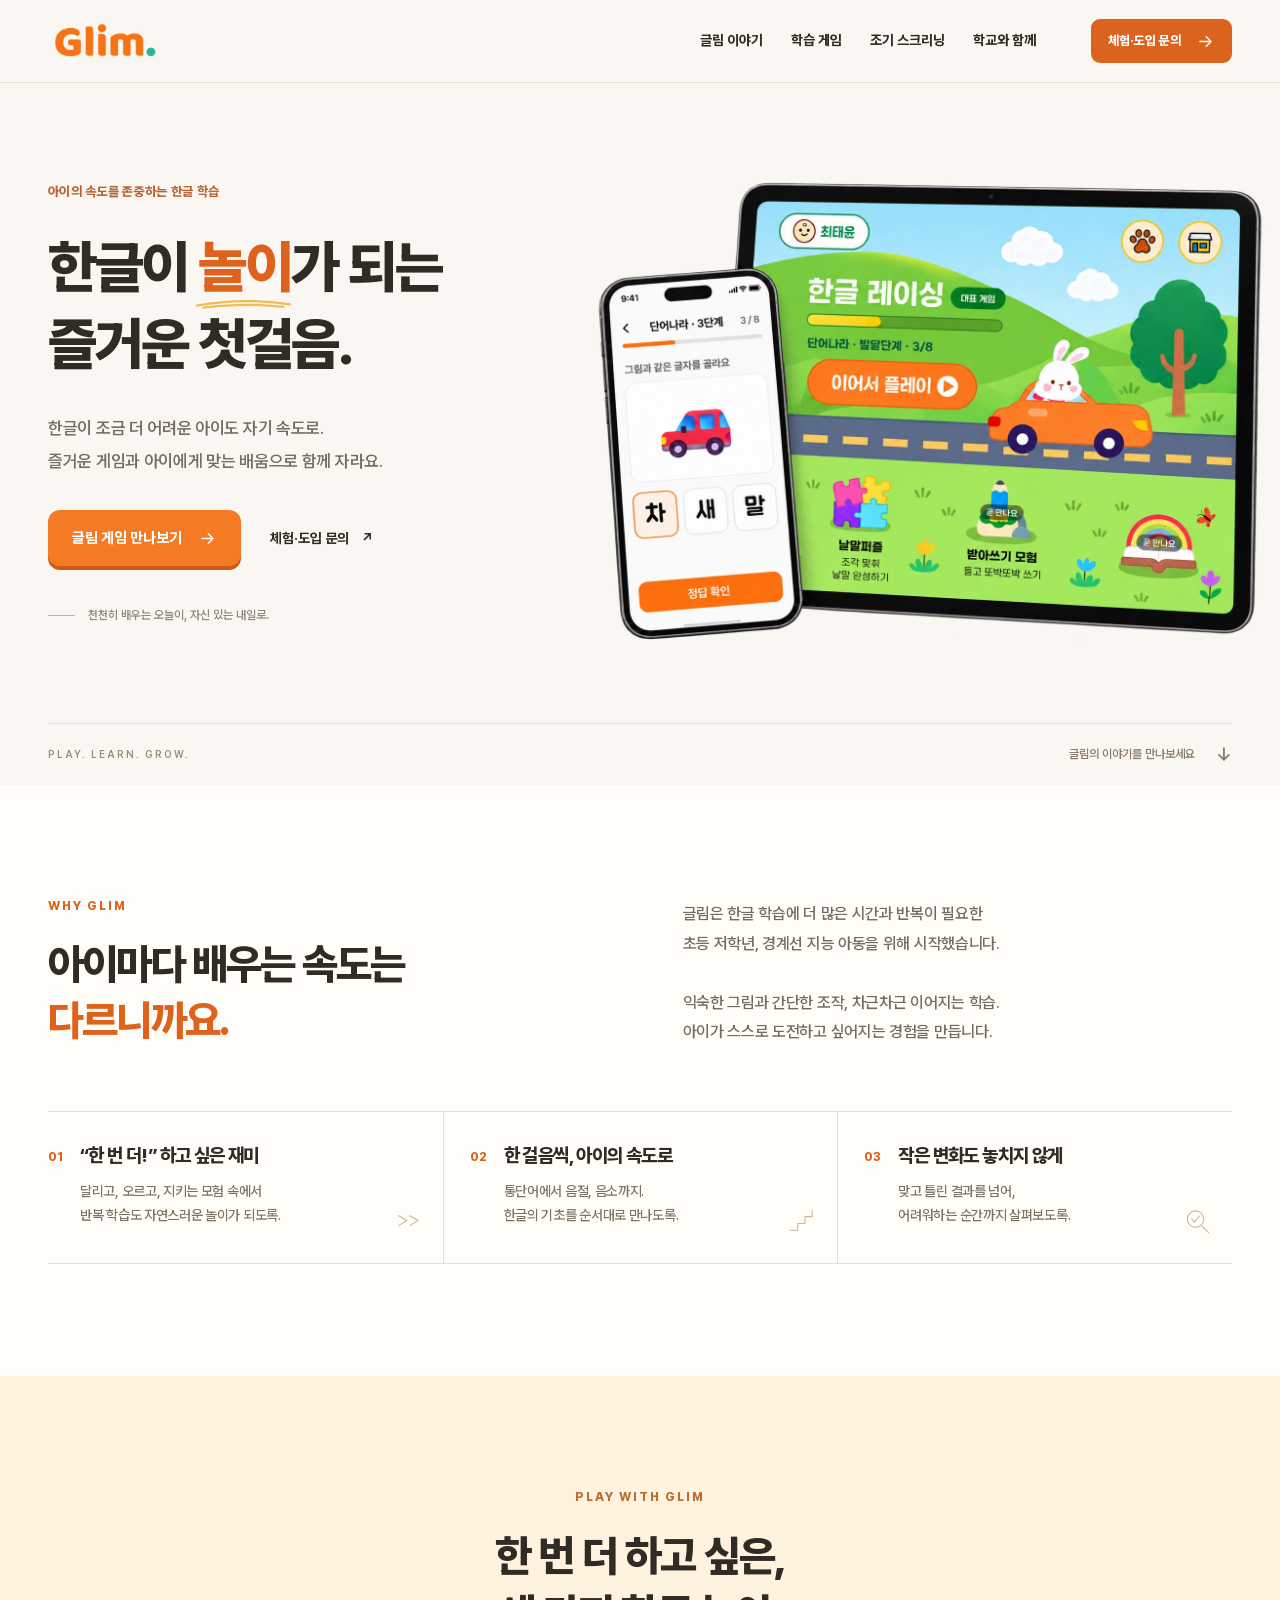
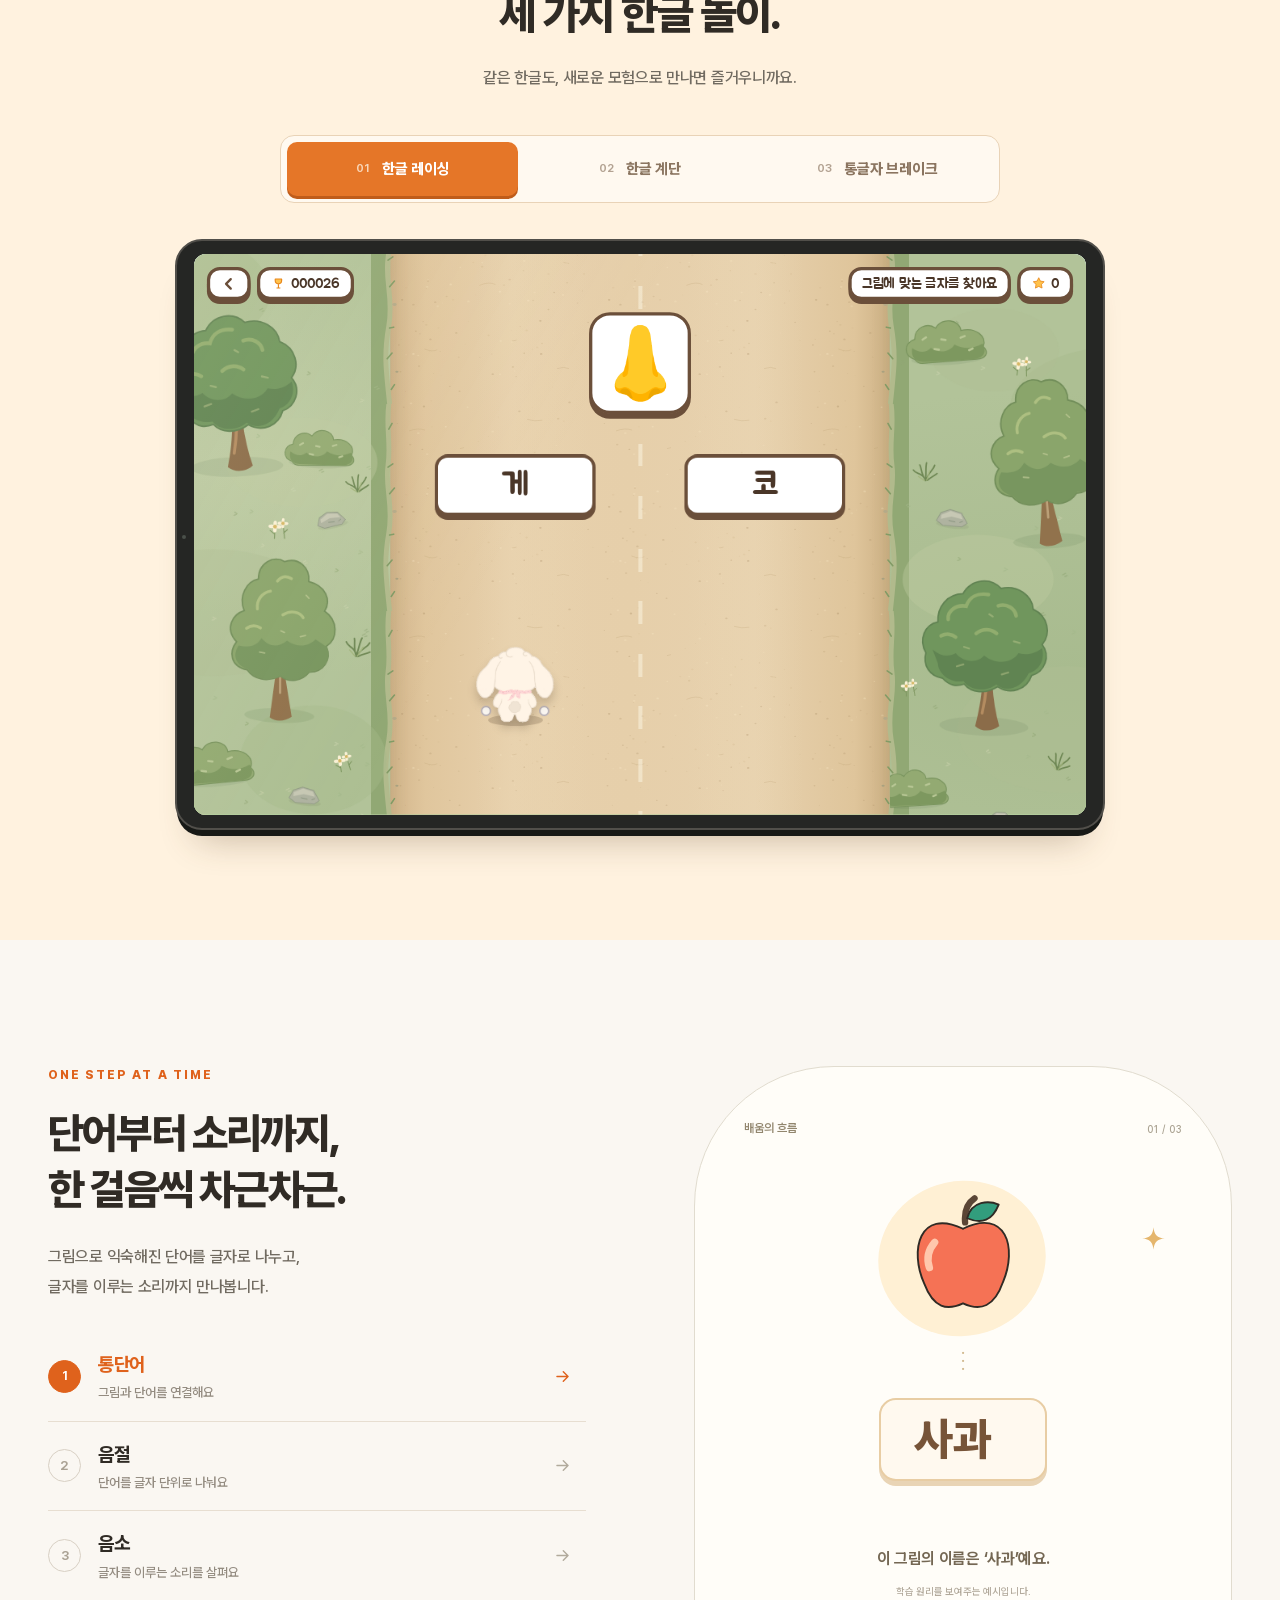
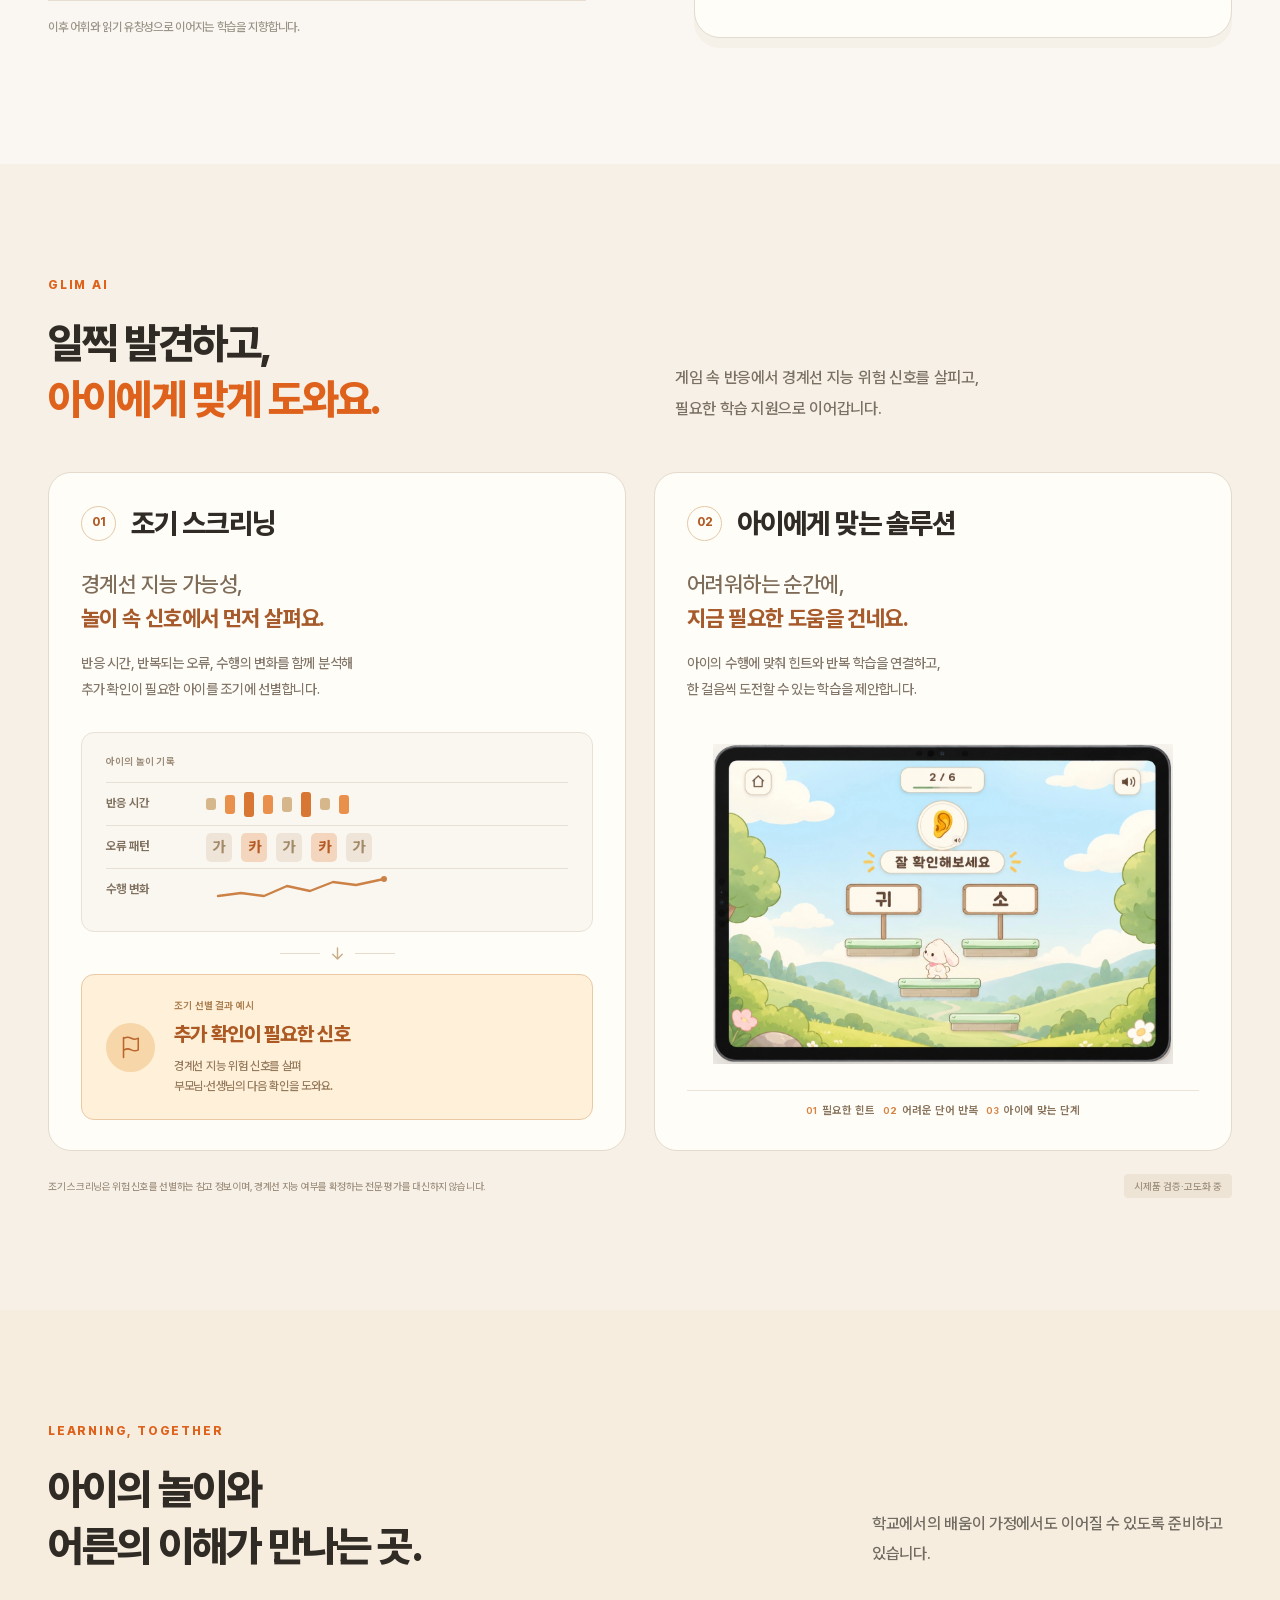
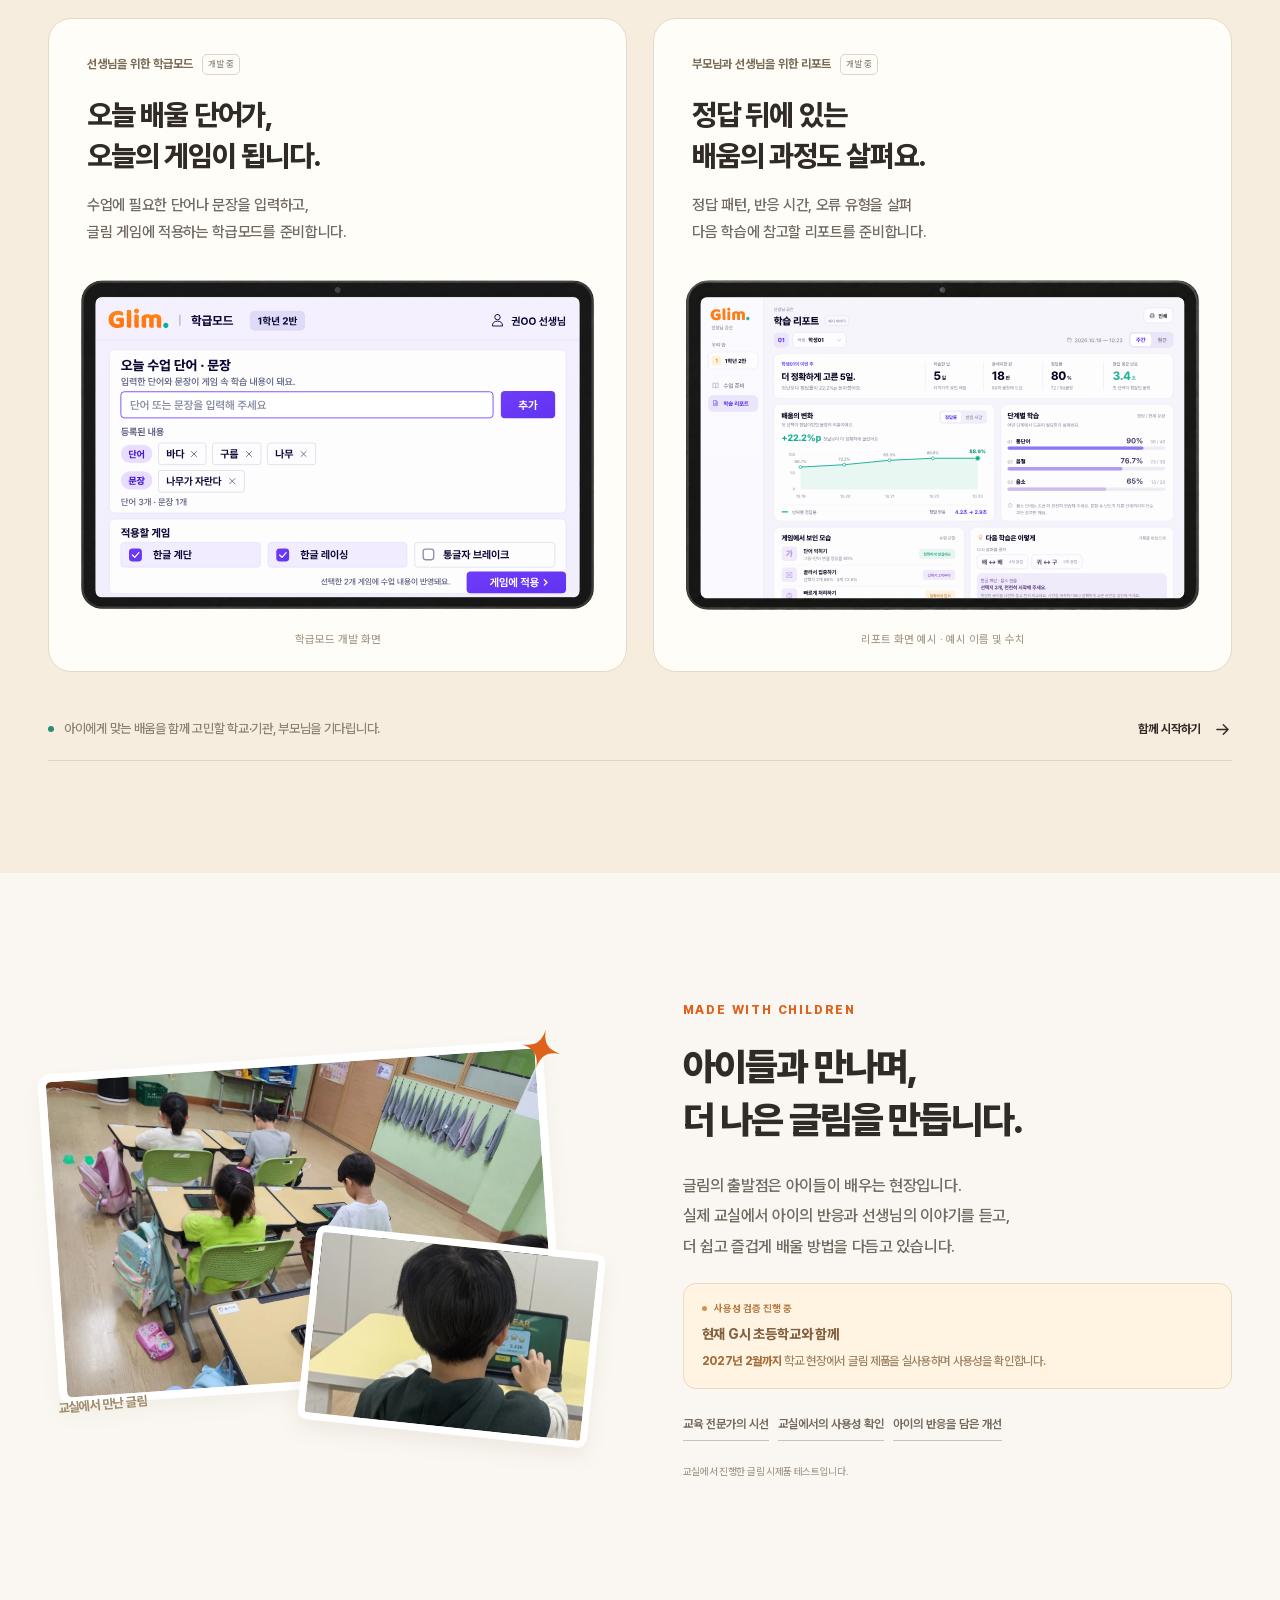
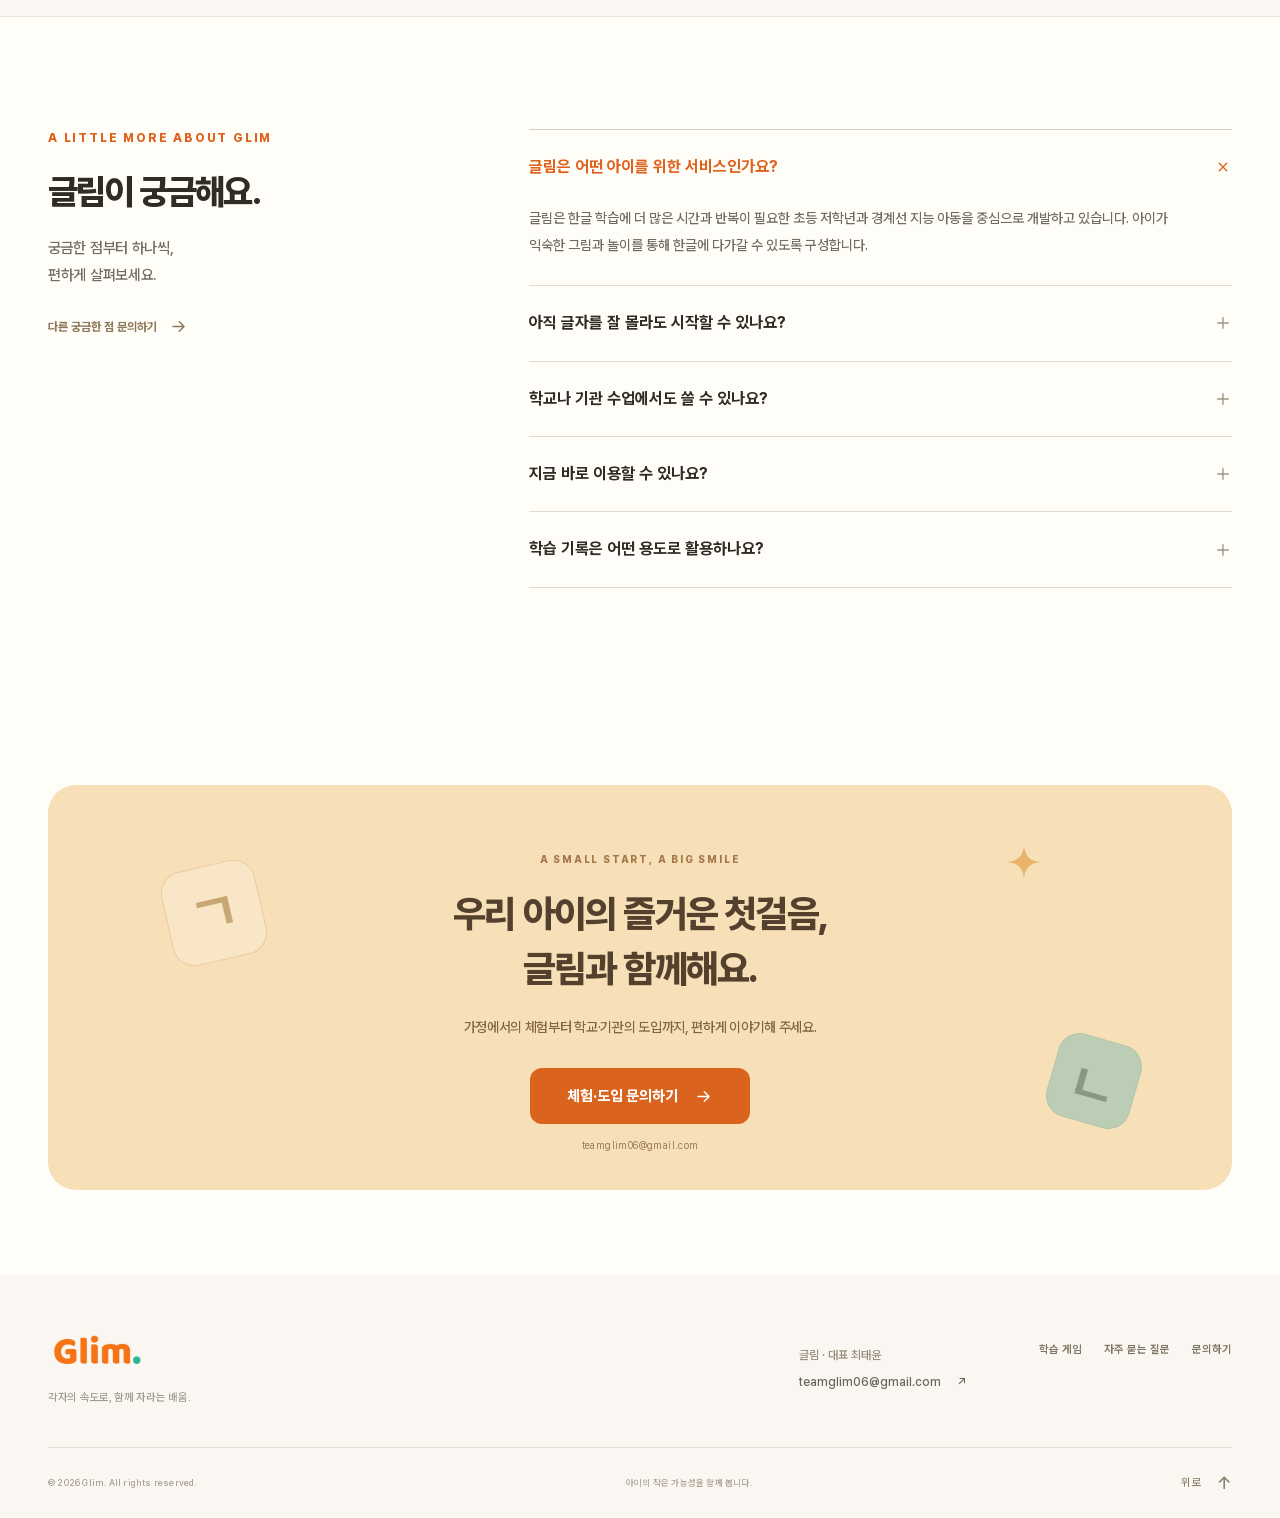
==== index.html @ de3f197b "glimedu.com 홈페이지 (통글자 브레이크 법사토끼 미리보기 적용) Co-Authored-By: Claude Fable 5.1 <noreply@anthropic.com> Cl" ====
<!doctype html>
<html lang="ko">
<head>
  <meta charset="utf-8">
  <meta name="viewport" content="width=device-width, initial-scale=1">
  <meta name="theme-color" content="#faf7f2">
  <title>글림 Glim. | 한글이 놀이가 되는 즐거운 첫걸음</title>
  <meta name="description" content="천천히 배우는 아이도 자기 속도로. 글림은 한글 레이싱, 한글 계단, 통글자 브레이크로 한글을 만나는 학습 경험을 만듭니다. 학교·기관 및 가정의 체험·도입을 문의해 주세요.">
  <meta property="og:type" content="website">
  <meta property="og:locale" content="ko_KR">
  <meta property="og:title" content="글림 | 한글이 놀이가 되는 즐거운 첫걸음">
  <meta property="og:description" content="천천히 배우는 아이도 자기 속도로. 놀이로 만나는 한글, 글림.">
  <meta property="og:url" content="https://glimedu.com/">
  <meta property="og:image" content="https://glimedu.com/assets/glim-devices-transparent.webp">
  <link rel="canonical" href="https://glimedu.com/">
  <link rel="icon" href="assets/favicon.svg" type="image/svg+xml">
  <link rel="preload" href="assets/pretendard-variable.woff2" as="font" type="font/woff2" crossorigin>
  <link rel="preload" href="assets/glim-devices-transparent.webp" as="image">
  <link rel="stylesheet" href="styles.css">
  <link rel="stylesheet" href="brand-playful.css">
  <script src="app.js" defer></script>
  <script src="game-preview.js" defer></script>
</head>
<body>
  <a class="skip-link" href="#main">본문 바로가기</a>
  <svg class="svg-defs" xmlns="http://www.w3.org/2000/svg" aria-hidden="true"><defs>
    <symbol id="icon-arrow" viewBox="0 0 24 24"><path d="M5 12h14m-6-6 6 6-6 6"/></symbol>
    <symbol id="icon-plus" viewBox="0 0 24 24"><path d="M12 5v14M5 12h14"/></symbol>
    <symbol id="icon-check" viewBox="0 0 24 24"><path d="m5 12 4 4L19 6"/></symbol>
    <symbol id="icon-mail" viewBox="0 0 24 24"><rect x="3" y="5" width="18" height="14" rx="3"/><path d="m4 7 8 6 8-6"/></symbol>
    <symbol id="icon-close" viewBox="0 0 24 24"><path d="m6 6 12 12M18 6 6 18"/></symbol>
    <symbol id="icon-expand" viewBox="0 0 24 24"><path d="M8 4H4v4m12-4h4v4M4 16v4h4m12-4v4h-4"/></symbol>
    <symbol id="icon-spark" viewBox="0 0 40 40"><path d="M20 2c1 12 6 17 18 18-12 1-17 6-18 18C19 26 14 21 2 20 14 19 19 14 20 2Z" fill="currentColor" stroke="none"/></symbol>
    <symbol id="icon-apple" viewBox="0 0 120 120"><path d="M62 29c-1-11 3-19 9-23" fill="none" stroke="#5b4636" stroke-width="6" stroke-linecap="round"/><path d="M64 25C68 8 85 8 94 12 88 27 78 31 64 25" fill="#329d7d"/><path d="M60 35C18 15 9 56 23 87c9 24 22 26 37 19 17 8 30 3 38-20 14-33 3-71-38-51" fill="#f57255"/><path d="M33 48c-6 7-8 15-5 24" fill="none" stroke="#ffc7ac" stroke-width="7" stroke-linecap="round"/></symbol>
  </defs></svg>

  <header class="site-header">
    <div class="container header-inner">
      <a class="brand" href="#top" aria-label="글림, 처음으로"><img src="assets/glim-logo.webp" alt="Glim." width="302" height="116"></a>
      <nav class="desktop-nav" aria-label="주 메뉴">
        <a href="#about">글림 이야기</a><a href="#games">학습 게임</a><a href="#ai">조기 스크리닝</a><a href="#field">학교와 함께</a>
      </nav>
      <div class="header-actions"><button class="button button-small button-dark" data-contact>체험·도입 문의 <svg><use href="#icon-arrow"/></svg></button><button class="menu-toggle" aria-label="메뉴 열기" aria-expanded="false" aria-controls="mobile-nav"><span></span><span></span></button></div>
    </div>
    <nav id="mobile-nav" class="mobile-nav" aria-label="모바일 메뉴" hidden><a href="#about">글림 이야기</a><a href="#games">학습 게임</a><a href="#learning">배움의 방식</a><a href="#ai">조기 스크리닝</a><a href="#together">학교와 가정</a><a href="#field">학교와 함께</a><a href="#faq">자주 묻는 질문</a></nav>
  </header>

  <main id="main">
    <section class="hero" id="top" aria-labelledby="hero-title">
      <div class="container hero-grid">
        <div class="hero-copy">
          <p class="eyebrow">아이의 속도를 존중하는 한글 학습</p>
          <h1 id="hero-title">한글이 <span class="play-word">놀이<svg viewBox="0 0 150 15" aria-hidden="true"><path d="M3 10Q72-3 146 8M13 13Q80 5 136 12"/></svg></span>가 되는<br>즐거운 첫걸음.</h1>
          <p class="hero-description">한글이 조금 더 어려운 아이도 자기 속도로.<br>즐거운 게임과 아이에게 맞는 배움으로 함께 자라요.</p>
          <div class="hero-buttons"><a class="button button-primary" href="#games">글림 게임 만나보기 <svg><use href="#icon-arrow"/></svg></a><button class="text-link" data-contact>체험·도입 문의 <span>↗</span></button></div>
          <div class="hero-note"><span class="note-line"></span><span>천천히 배우는 오늘이, 자신 있는 내일로.</span></div>
        </div>
        <div class="hero-art hero-art-devices">
          <img class="hero-devices" src="assets/glim-devices-transparent.webp" alt="글림 한글 게임을 보여주는 태블릿과 휴대폰 목업" width="1448" height="1086" fetchpriority="high">
        </div>
      </div>
      <div class="container hero-bottom"><span>PLAY. LEARN. GROW.</span><a href="#about">글림의 이야기를 만나보세요 <span aria-hidden="true">↓</span></a></div>
    </section>

    <section class="about-section section" id="about" aria-labelledby="about-title">
      <div class="container">
        <div class="section-intro about-intro"><div><p class="eyebrow">WHY GLIM</p><h2 id="about-title">아이마다 배우는 속도는<br><span class="color-orange">다르니까요.</span></h2></div><p>글림은 한글 학습에 더 많은 시간과 반복이 필요한<br class="desktop-only"> 초등 저학년, 경계선 지능 아동을 위해 시작했습니다.<br><br>익숙한 그림과 간단한 조작, 차근차근 이어지는 학습.<br class="desktop-only"> 아이가 스스로 도전하고 싶어지는 경험을 만듭니다.</p></div>
        <div class="principles">
          <article><span class="principle-number">01</span><div><h3>“한 번 더!” 하고 싶은 재미</h3><p>달리고, 오르고, 지키는 모험 속에서<br>반복 학습도 자연스러운 놀이가 되도록.</p></div><svg class="principle-doodle" viewBox="0 0 60 60" aria-hidden="true"><path d="m10 18 17 10-17 10m23-20 17 10-17 10"/></svg></article>
          <article><span class="principle-number">02</span><div><h3>한 걸음씩, 아이의 속도로</h3><p>통단어에서 음절, 음소까지.<br>한글의 기초를 순서대로 만나도록.</p></div><svg class="principle-doodle" viewBox="0 0 60 60" aria-hidden="true"><path d="M5 48h15V34h15V20h15V7"/></svg></article>
          <article><span class="principle-number">03</span><div><h3>작은 변화도 놓치지 않게</h3><p>맞고 틀린 결과를 넘어,<br>어려워하는 순간까지 살펴보도록.</p></div><svg class="principle-doodle" viewBox="0 0 60 60" aria-hidden="true"><circle cx="26" cy="25" r="17"/><path d="m39 39 14 14m-35-28 6 6 10-12"/></svg></article>
        </div>
      </div>
    </section>

    <section class="games-section section" id="games" aria-labelledby="games-title">
      <div class="container">
        <div class="section-heading centered"><p class="eyebrow">PLAY WITH GLIM</p><h2 id="games-title">한 번 더 하고 싶은,<br>세 가지 한글 놀이.</h2><p>같은 한글도, 새로운 모험으로 만나면 즐거우니까요.</p></div>
        <div class="game-tabs" role="tablist" aria-label="학습 게임 선택">
          <button id="tab-racing" class="game-tab active" role="tab" aria-selected="true" aria-controls="game-panel" data-game="racing"><span aria-hidden="true">01</span>한글 레이싱</button>
          <button id="tab-stairs" class="game-tab" role="tab" aria-selected="false" aria-controls="game-panel" tabindex="-1" data-game="stairs"><span aria-hidden="true">02</span>한글 계단</button>
          <button id="tab-break" class="game-tab" role="tab" aria-selected="false" aria-controls="game-panel" tabindex="-1" data-game="break"><span aria-hidden="true">03</span>통글자 브레이크</button>
        </div>
        <div id="game-panel" class="game-panel" role="tabpanel" aria-labelledby="tab-racing" tabindex="0" data-theme="racing" aria-describedby="game-motion-help">
          <div class="product-tablet live-tablet"><span class="live-camera" aria-hidden="true"></span><div id="preview-viewport" class="preview-viewport"><div id="preview-frame-slot"></div><span id="preview-loading" class="preview-loading" role="status" aria-label="게임 불러오는 중"><span></span></span></div></div>
          <p id="game-motion-help" class="sr-only">선택한 게임이 소리 없이 자동 재생됩니다. 게임 영역에서 Escape 키를 누르면 움직임을 멈추고, 게임 탭을 다시 선택하면 처음부터 재생합니다.</p>
        </div>
      </div>
    </section>

    <section class="learning-section section" id="learning" aria-labelledby="learning-title">
      <div class="container learning-grid">
        <div class="learning-copy"><p class="eyebrow">ONE STEP AT A TIME</p><h2 id="learning-title">단어부터 소리까지,<br>한 걸음씩 차근차근.</h2><p class="section-description">그림으로 익숙해진 단어를 글자로 나누고,<br>글자를 이루는 소리까지 만나봅니다.</p><div class="learning-tabs" role="tablist" aria-label="학습 단계 살펴보기" aria-orientation="vertical">
          <button class="learning-tab active" role="tab" aria-selected="true" id="learn-word" aria-controls="learning-panel" data-stage="word"><span class="step-circle">1</span><span><b>통단어</b><small>그림과 단어를 연결해요</small></span><svg><use href="#icon-arrow"/></svg></button>
          <button class="learning-tab" role="tab" aria-selected="false" tabindex="-1" id="learn-syllable" aria-controls="learning-panel" data-stage="syllable"><span class="step-circle">2</span><span><b>음절</b><small>단어를 글자 단위로 나눠요</small></span><svg><use href="#icon-arrow"/></svg></button>
          <button class="learning-tab" role="tab" aria-selected="false" tabindex="-1" id="learn-phoneme" aria-controls="learning-panel" data-stage="phoneme"><span class="step-circle">3</span><span><b>음소</b><small>글자를 이루는 소리를 살펴요</small></span><svg><use href="#icon-arrow"/></svg></button>
        </div><p class="learning-footnote">이후 어휘와 읽기 유창성으로 이어지는 학습을 지향합니다.</p></div>
        <div class="learning-demo" id="learning-panel" role="tabpanel" aria-labelledby="learn-word" tabindex="0"><div class="demo-topline"><span class="demo-tag">배움의 흐름</span><span id="demo-step">01 / 03</span></div><div class="apple-wrap"><svg aria-label="사과 그림" role="img"><use href="#icon-apple"/></svg><span class="apple-halo" aria-hidden="true"></span></div><span class="connector-dots" aria-hidden="true">•<br>•<br>•</span><div class="word-stage" id="word-display"><span class="whole-word">사과</span></div><div class="demo-bottom"><p id="demo-caption">이 그림의 이름은 ‘사과’예요.</p><span>학습 원리를 보여주는 예시입니다.</span></div><svg class="demo-spark" aria-hidden="true"><use href="#icon-spark"/></svg></div>
      </div>
    </section>

    <section class="ai-section section" id="ai" aria-labelledby="ai-title">
      <div class="container">
        <div class="section-heading ai-heading"><div><p class="eyebrow">GLIM AI</p><h2 id="ai-title">일찍 발견하고,<br><span class="color-orange">아이에게 맞게 도와요.</span></h2></div><p>게임 속 반응에서 경계선 지능 위험 신호를 살피고,<br class="desktop-only"> 필요한 학습 지원으로 이어갑니다.</p></div>
        <div class="ai-paths">
          <article class="screening-card">
            <div class="ai-card-heading"><span class="ai-index">01</span><h3>조기 스크리닝</h3></div>
            <p class="ai-card-lead">경계선 지능 가능성,<br><strong>놀이 속 신호에서 먼저 살펴요.</strong></p>
            <p class="ai-card-description">반응 시간, 반복되는 오류, 수행의 변화를 함께 분석해<br class="desktop-only"> 추가 확인이 필요한 아이를 조기에 선별합니다.</p>
            <div class="screening-visual" aria-label="놀이 기록의 반응 시간, 오류 패턴, 수행 변화를 분석해 추가 확인이 필요한 신호를 안내하는 조기 스크리닝 예시">
              <div class="screening-records"><span class="screening-visual-label">아이의 놀이 기록</span><div class="record-signal"><b>반응 시간</b><span class="signal-bars" aria-hidden="true"><i></i><i></i><i></i><i></i><i></i><i></i><i></i><i></i></span></div><div class="record-signal"><b>오류 패턴</b><span class="signal-choices" aria-hidden="true"><i>가</i><i>카</i><i>가</i><i>카</i><i>가</i></span></div><div class="record-signal"><b>수행 변화</b><svg class="signal-line" viewBox="0 0 170 30" aria-hidden="true"><path d="M2 21 25 18 48 21 71 11 94 16 117 7 140 10 168 4"/><circle cx="168" cy="4" r="3"/></svg></div></div>
              <div class="screening-connector" aria-hidden="true"><span></span><svg><use href="#icon-arrow"/></svg><span></span></div>
              <div class="screening-result"><span class="result-symbol" aria-hidden="true"><svg viewBox="0 0 40 40"><path d="M11 33V7m1 1c8-5 10 5 18 0v15c-8 5-10-5-18 0"/></svg></span><div><span class="screening-visual-label">조기 선별 결과 예시</span><strong>추가 확인이 필요한 신호</strong><p>경계선 지능 위험 신호를 살펴<br>부모님·선생님의 다음 확인을 도와요.</p></div></div>
            </div>
          </article>
          <article class="solution-card">
            <div class="ai-card-heading"><span class="ai-index">02</span><h3>아이에게 맞는 솔루션</h3></div>
            <p class="ai-card-lead">어려워하는 순간에,<br><strong>지금 필요한 도움을 건네요.</strong></p>
            <p class="ai-card-description">아이의 수행에 맞춰 힌트와 반복 학습을 연결하고,<br class="desktop-only"> 한 걸음씩 도전할 수 있는 학습을 제안합니다.</p>
            <div class="solution-visual"><img src="assets/learning-hint-tablet.webp" width="1363" height="949" loading="lazy" alt="한글 계단에서 잘 확인해보세요라는 힌트를 보여주는 실제 학습 지원 화면"></div>
            <div class="solution-options"><span><b>01</b>필요한 힌트</span><span><b>02</b>어려운 단어 반복</span><span><b>03</b>아이에 맞는 단계</span></div>
          </article>
        </div>
        <div class="ai-footline"><p>조기 스크리닝은 위험 신호를 선별하는 참고 정보이며, 경계선 지능 여부를 확정하는 전문 평가를 대신하지 않습니다.</p><span>시제품 검증·고도화 중</span></div>
      </div>
    </section>

    <section class="together-section section" id="together" aria-labelledby="together-title">
      <div class="container">
        <div class="section-heading"><p class="eyebrow">LEARNING, TOGETHER</p><h2 id="together-title">아이의 놀이와<br>어른의 이해가 만나는 곳.</h2><p>학교에서의 배움이 가정에서도 이어질 수 있도록 준비하고 있습니다.</p></div>
        <div class="support-grid">
          <article class="support-card classroom-card"><div class="support-card-copy"><span class="small-label">선생님을 위한 학급모드 <em>개발 중</em></span><h3>오늘 배울 단어가,<br>오늘의 게임이 됩니다.</h3><p>수업에 필요한 단어나 문장을 입력하고,<br>글림 게임에 적용하는 학급모드를 준비합니다.</p></div><img src="assets/classroom-tablet-original-hd.svg" alt="교사가 수업 단어와 문장을 등록하고 선택한 게임에 적용하는 학급모드 태블릿 목업" width="3130" height="2010" loading="lazy" decoding="async"><span class="support-caption">학급모드 개발 화면</span></article>
          <article class="support-card report-card"><div class="support-card-copy"><span class="small-label">부모님과 선생님을 위한 리포트 <em>개발 중</em></span><h3>정답 뒤에 있는<br>배움의 과정도 살펴요.</h3><p>정답 패턴, 반응 시간, 오류 유형을 살펴<br>다음 학습에 참고할 리포트를 준비합니다.</p></div><img src="assets/report-tablet-original-hd.svg" alt="학생의 이번 주 학습 기록, 정답률 변화와 단계별 학습 결과를 보여주는 리포트 태블릿 목업. 화면의 수치는 예시입니다." width="3130" height="2010" loading="lazy" decoding="async"><span class="support-caption">리포트 화면 예시 · 예시 이름 및 수치</span></article>
        </div>
        <div class="together-note"><span class="teal-dot"></span><p>아이에게 맞는 배움을 함께 고민할 학교·기관, 부모님을 기다립니다.</p><button class="text-link" data-contact>함께 시작하기 <svg><use href="#icon-arrow"/></svg></button></div>
      </div>
    </section>

    <section class="field-section section" id="field" aria-labelledby="field-title">
      <div class="container field-grid">
        <div class="field-photos"><figure class="field-main"><img src="assets/field-classroom.webp" alt="교실에서 태블릿으로 글림을 사용해보는 아이들과 선생님" width="990" height="569" loading="lazy"></figure><figure class="field-small"><img src="assets/field-clear.webp" alt="글림 게임의 완료 화면을 살펴보는 아이의 뒷모습" width="990" height="569" loading="lazy"></figure><span class="field-photo-note">교실에서 만난 글림</span><svg class="field-spark" aria-hidden="true"><use href="#icon-spark"/></svg></div>
        <div class="field-copy"><p class="eyebrow">MADE WITH CHILDREN</p><h2 id="field-title">아이들과 만나며,<br>더 나은 글림을 만듭니다.</h2><p>글림의 출발점은 아이들이 배우는 현장입니다.<br>실제 교실에서 아이의 반응과 선생님의 이야기를 듣고,<br class="desktop-only"> 더 쉽고 즐겁게 배울 방법을 다듬고 있습니다.</p><div class="field-current" aria-label="학교 현장 실사용 현황"><span class="field-current-label"><i aria-hidden="true"></i>사용성 검증 진행 중</span><strong>현재 G시 초등학교와 함께</strong><p><b>2027년 2월까지</b> 학교 현장에서 글림 제품을 실사용하며 사용성을 확인합니다.</p></div><div class="field-values"><span>교육 전문가의 시선</span><span>교실에서의 사용성 확인</span><span>아이의 반응을 담은 개선</span></div><p class="field-source">교실에서 진행한 글림 시제품 테스트입니다.</p></div>
      </div>
    </section>

    <section class="faq-section section" id="faq" aria-labelledby="faq-title">
      <div class="container faq-grid"><div class="faq-intro"><p class="eyebrow">A LITTLE MORE ABOUT GLIM</p><h2 id="faq-title">글림이 궁금해요.</h2><p>궁금한 점부터 하나씩,<br>편하게 살펴보세요.</p><button class="text-link" data-contact>다른 궁금한 점 문의하기 <svg><use href="#icon-arrow"/></svg></button></div>
        <div class="faq-list">
          <details open><summary>글림은 어떤 아이를 위한 서비스인가요?<svg><use href="#icon-plus"/></svg></summary><div class="faq-answer">글림은 한글 학습에 더 많은 시간과 반복이 필요한 초등 저학년과 경계선 지능 아동을 중심으로 개발하고 있습니다. 아이가 익숙한 그림과 놀이를 통해 한글에 다가갈 수 있도록 구성합니다.</div></details>
          <details><summary>아직 글자를 잘 몰라도 시작할 수 있나요?<svg><use href="#icon-plus"/></svg></summary><div class="faq-answer">그림과 통단어를 연결하는 기초 단계부터 시작해, 음절과 음소로 이어지는 학습을 설계하고 있습니다. 아이의 현재 학습 수준과 사용 환경을 알려주시면 체험 가능 여부와 방법을 안내해 드립니다.</div></details>
          <details><summary>학교나 기관 수업에서도 쓸 수 있나요?<svg><use href="#icon-plus"/></svg></summary><div class="faq-answer">학교·기관에서의 활용을 고려해 개발하고 있으며, 실제 교실에서 시제품 사용성을 확인해 왔습니다. 수업 단어와 문장을 게임에 적용하는 학급모드도 준비 중입니다. 이용 목적과 환경을 적어 도입 문의를 보내주세요.</div></details>
          <details><summary>지금 바로 이용할 수 있나요?<svg><use href="#icon-plus"/></svg></summary><div class="faq-answer">글림은 현재 시제품 검증과 서비스 고도화를 진행하고 있습니다. 정식 서비스와 기능별 제공 일정은 확정되는 대로 안내할 예정입니다. 체험과 도입은 문의를 통해 가능한 범위와 일정을 안내해 드립니다.</div></details>
          <details><summary>학습 기록은 어떤 용도로 활용하나요?<svg><use href="#icon-plus"/></svg></summary><div class="faq-answer">정답 패턴, 반응 시간, 오류 유형 등을 함께 분석해 경계선 지능 위험 신호를 조기에 살피고, 아이에게 맞는 학습을 연결하는 데 활용합니다. 조기 선별을 위한 참고 정보이며, 경계선 지능 여부의 확정은 전문 평가가 필요합니다.</div></details>
        </div>
      </div>
    </section>

    <section class="contact-section" aria-labelledby="contact-title"><div class="container contact-band"><div class="contact-art" aria-hidden="true"><span>ㄱ</span><span>ㄴ</span><svg><use href="#icon-spark"/></svg></div><p class="eyebrow">A SMALL START, A BIG SMILE</p><h2 id="contact-title">우리 아이의 즐거운 첫걸음,<br>글림과 함께해요.</h2><p>가정에서의 체험부터 학교·기관의 도입까지,<br class="mobile-only"> 편하게 이야기해 주세요.</p><button class="button button-dark" data-contact>체험·도입 문의하기 <svg><use href="#icon-arrow"/></svg><span class="contact-mail">teamglim06@gmail.com</span></button></div></section>
  </main>

  <footer class="site-footer"><div class="container footer-main"><div class="footer-brand"><a class="brand" href="#top" aria-label="글림, 처음으로"><img src="assets/glim-logo.webp" alt="Glim." width="302" height="116" loading="lazy"></a><p>각자의 속도로, 함께 자라는 배움.</p></div><div class="footer-contact"><span>글림 · 대표 최태윤</span><a href="mailto:teamglim06@gmail.com">teamglim06@gmail.com <span aria-hidden="true">↗</span></a></div><nav aria-label="하단 메뉴"><a href="#games">학습 게임</a><a href="#faq">자주 묻는 질문</a><button data-contact>문의하기</button></nav></div><div class="container footer-bottom"><span>© 2026 Glim. All rights reserved.</span><span>아이의 작은 가능성을 함께 봅니다.</span><a href="#top" aria-label="맨 위로">위로 <span aria-hidden="true">↑</span></a></div></footer>

  <dialog id="contact-dialog" aria-labelledby="contact-dialog-title"><div class="dialog-inner"><button class="dialog-close" aria-label="문의창 닫기" data-close><svg><use href="#icon-close"/></svg></button><span class="dialog-eyebrow">HELLO, GLIM</span><h2 id="contact-dialog-title">어떤 이야기를<br>나누고 싶으신가요?</h2><p class="dialog-description">내용을 적으면 메일 앱에서 문의를 이어갈 수 있어요.</p><form id="contact-form"><label for="contact-type">문의 유형</label><select id="contact-type" name="type"><option>학교·기관 도입 문의</option><option>가정 체험 문의</option><option>협업·제휴 문의</option><option>기타 문의</option></select><label for="contact-name">성함 또는 기관명 <span>선택</span></label><input id="contact-name" name="name" autocomplete="organization" placeholder="예: 글림초등학교 / 홍길동" maxlength="100"><label for="contact-message">문의 내용</label><textarea id="contact-message" name="message" required rows="4" maxlength="2000" placeholder="사용 목적이나 궁금한 점을 알려주세요."></textarea><p class="form-note">입력 내용은 이 홈페이지에 저장되지 않아요.<br>메일 앱이 열리면 내용을 확인한 뒤 직접 보내주세요.</p><button type="submit" class="button button-primary submit-contact">메일 앱에서 문의하기 <svg><use href="#icon-mail"/></svg></button><div class="direct-email"><a href="mailto:teamglim06@gmail.com">teamglim06@gmail.com</a><button type="button" id="copy-email">주소 복사</button></div><p class="contact-status" role="status" aria-live="polite"></p></form></div></dialog>
<!-- ===== 통글자 브레이크 미리보기: 법사토끼 버전 (03 탭) ===== -->
  <script>window.__GLIM_BREAK_MOCK_ASSETS__={"r0": {"w": 240, "h": 256, "src": "[data-uri]", "ax": 117.10455764075067, "ay": 249.47131367292226}, "r1": {"w": 240, "h": 227, "src": "[data-uri]", "ax": 129.9569230769231, "ay": 220.13538461538465}, "r2": {"w": 240, "h": 201, "src": "[data-uri]", "ax": 129.95036496350363, "ay": 197.79270072992702}, "r3": {"w": 240, "h": 215, "src": "[data-uri]", "ax": 126.56774193548387, "ay": 209.6258064516129}, "r4": {"w": 240, "h": 211, "src": "[data-uri]", "ax": 137.832, "ay": 207.06}, "r5": {"w": 240, "h": 214, "src": "[data-uri]", "ax": 126.39999999999999, "ay": 210.10149253731342}, "r6": {"w": 240, "h": 235, "src": "[data-uri]", "ax": 100.31360000000001, "ay": 231.46240000000003}, "bg": {"w": 1280, "h": 850, "src": "[data-uri]"}};</script>
  <script>/* 글림 홈페이지 – 통글자 브레이크 미리보기 (법사토끼 버전)
   실제 게임 화면(통글자 브레이크 · STAGE 1-3 달빛 하늘유적)을 바탕으로,
   글자 괴물이 오른쪽 → 가운데 → 왼쪽 순서로 내려오면 법사토끼가 한 번씩 공격하는 장면을 캔버스로 재생합니다.
   - 소리 없음, 자동 반복 · Escape: 멈춤 · 탭 재선택: 처음부터
   window.GlimBreakMock = { mount(el), unmount(), play(), stop(), replay(), isMounted() } */
(function(){
  var A = window.__GLIM_BREAK_MOCK_ASSETS__; if(!A) return;
  var IMG = {}, ready = false, pending = 0;
  Object.keys(A).forEach(function(k){ pending++; var im = new Image(); im.onload = im.onerror = function(){ if(--pending===0) ready = true; }; im.src = A[k].src; IMG[k] = im; });

  var BW = 1280, BH = 850;                       // 원본 게임 화면 좌표계
  var GROUND = 712;                              // 캐릭터 발 위치
  var LANES = [1044, 640, 236];                  // 오른쪽 → 가운데 → 왼쪽
  var ORDER = [ {lane:0, word:'귀', btn:1}, {lane:1, word:'귀', btn:1}, {lane:2, word:'배', btn:0} ];
  var BTN = [ [58,742,632,826], [648,742,1222,826] ];   // 배 / 귀 그림 버튼 영역
  var FALL = 4.2, WALK = 0.9, CAST = 0.5, BOLT = 0.3, REST = 1.2;
  var CYCLE = FALL + REST;                       // 한 마리당 5.4초
  var TOTAL = ORDER.length * CYCLE + 0.6;

  var host=null, canvas=null, ctx=null, raf=0, paused=false, elapsed=0, lastTs=0, dpr=1, W=0, H=0, ro=null;
  var k=1, ox=0, oy=0;                           // 원본 → 캔버스 변환
  function ease(x){ return x<0.5 ? 2*x*x : 1-Math.pow(-2*x+2,2)/2; }
  function clamp(v,a,b){ return Math.max(a,Math.min(b,v)); }

  function resize(){
    if(!host||!canvas) return;
    var r = host.getBoundingClientRect(); dpr = Math.min(2, window.devicePixelRatio||1);
    W = Math.max(320, r.width); H = Math.max(200, r.height);
    canvas.width = Math.round(W*dpr); canvas.height = Math.round(H*dpr); canvas.style.width=W+'px'; canvas.style.height=H+'px';
    k = Math.max(W/BW, H/BH); ox = (W-BW*k)/2; oy = (H-BH*k)/2;     // cover
  }
  function rr(x,y,w,h,r,fill,stroke){ ctx.beginPath(); ctx.moveTo(x+r,y); ctx.arcTo(x+w,y,x+w,y+h,r); ctx.arcTo(x+w,y+h,x,y+h,r); ctx.arcTo(x,y+h,x,y,r); ctx.arcTo(x,y,x+w,y,r); ctx.closePath(); if(fill){ctx.fillStyle=fill;ctx.fill();} if(stroke){ctx.strokeStyle=stroke;ctx.lineWidth=2;ctx.stroke();} }
  function star(x,y,r,color,rot){ ctx.save(); ctx.translate(x,y); ctx.rotate(rot||0); ctx.fillStyle=color; ctx.beginPath(); for(var i=0;i<10;i++){ var rad=i%2?r*0.45:r, a=i*Math.PI/5-Math.PI/2; ctx.lineTo(Math.cos(a)*rad, Math.sin(a)*rad);} ctx.closePath(); ctx.fill(); ctx.restore(); }

  function hero(x, frame, flip){
    var fr=A['r'+frame], im=IMG['r'+frame]; if(!im) return;
    var s = 150/fr.h;                                              // 게임 속 크기(약 150px 높이)
    ctx.save(); ctx.translate(x, GROUND); if(flip) ctx.scale(-1,1);
    ctx.save(); ctx.scale(1,.32); ctx.fillStyle='rgba(20,12,40,.38)'; ctx.beginPath(); ctx.arc(0,0,fr.w*s*.3,0,Math.PI*2); ctx.fill(); ctx.restore();
    ctx.drawImage(im, -fr.ax*s, -fr.ay*s, fr.w*s, fr.h*s); ctx.restore();
  }
  function monster(x, y, word, fade){
    var cw=92, ch=50; ctx.save(); ctx.translate(x,y);
    if(fade>0){ ctx.globalAlpha=1-fade; var sc=1+fade*.5; ctx.scale(sc,sc); }
    ctx.save(); ctx.globalAlpha*=.3; ctx.fillStyle='#1a1436'; ctx.beginPath(); ctx.ellipse(0,ch*1.05,cw*.42,ch*.16,0,0,Math.PI*2); ctx.fill(); ctx.restore();
    ctx.fillStyle='#2b2646'; ctx.beginPath(); ctx.moveTo(-cw*.4,-ch*.05); ctx.lineTo(0,-ch*1.05); ctx.lineTo(cw*.4,-ch*.05); ctx.closePath(); ctx.fill();
    ctx.fillStyle='#ffe48a'; ctx.beginPath(); ctx.arc(0,-ch*.72,4,0,Math.PI*2); ctx.fill();
    ctx.fillStyle='#fff'; ctx.beginPath(); ctx.arc(-11,-ch*.3,4.5,0,Math.PI*2); ctx.arc(11,-ch*.3,4.5,0,Math.PI*2); ctx.fill();
    ctx.fillStyle='#1a1436'; ctx.beginPath(); ctx.arc(-10,-ch*.29,2.2,0,Math.PI*2); ctx.arc(12,-ch*.29,2.2,0,Math.PI*2); ctx.fill();
    rr(-cw/2,-ch*.05,cw,ch,11,'#fff6dc','#cbb98f');
    ctx.fillStyle='#2b2646'; ctx.font='700 30px "Pretendard Variable",Pretendard,"Noto Sans KR",sans-serif'; ctx.textAlign='center'; ctx.textBaseline='middle'; ctx.fillText(word,0,ch*.47);
    ctx.restore();
  }
  function hud(combo, idx){
    // 바탕 화면에 찍힌 숫자를 덮고 다시 씀
    rr(102,36,100,30,6,'#182344',null); ctx.fillStyle='#fff'; ctx.font='800 24px Pretendard,"Noto Sans KR",sans-serif'; ctx.textAlign='left'; ctx.textBaseline='middle'; ctx.fillText(idx+'/10',112,46);
    rr(1046,14,76,30,6,'#1a2142',null); ctx.fillStyle='#ffd36b'; ctx.font='800 17px Pretendard,"Noto Sans KR",sans-serif'; ctx.textAlign='right'; ctx.fillText('COMBO '+combo,1116,30);
    // 진행 막대
    var p=idx/10; rr(232,52,884,8,4,'rgba(10,14,30,.9)',null); if(p>0) rr(232,52,884*p,8,4,'#58d0ff',null);
  }
  function pressBtn(i, t){ var b=BTN[i]; ctx.save(); ctx.globalAlpha=.55*(1-t); rr(b[0],b[1],b[2]-b[0],b[3]-b[1],14,'#ffd166',null); ctx.restore(); }

  var particles=[]; function burst(x,y){ for(var i=0;i<18;i++){ var a=Math.random()*Math.PI*2, sp=70+Math.random()*180; particles.push({x:x,y:y,vx:Math.cos(a)*sp,vy:Math.sin(a)*sp-50,life:.6+Math.random()*.35,age:0,c:['#ffd166','#c8b6ff','#fff6dc','#ff9fb5'][i%4]}); } }
  function drawParticles(dt){ for(var i=particles.length-1;i>=0;i--){ var p=particles[i]; p.age+=dt; if(p.age>p.life){particles.splice(i,1);continue;} p.x+=p.vx*dt; p.y+=p.vy*dt; p.vy+=140*dt; ctx.globalAlpha=1-p.age/p.life; star(p.x,p.y,5+4*(1-p.age/p.life),p.c,p.age*6);} ctx.globalAlpha=1; }

  var fired={};
  function frame(T, dt){
    ctx.setTransform(dpr,0,0,dpr,0,0); ctx.fillStyle='#1b2440'; ctx.fillRect(0,0,W,H);
    ctx.setTransform(dpr*k,0,0,dpr*k,ox*dpr,oy*dpr);
    ctx.drawImage(IMG.bg,0,0,BW,BH);
    var combo=0, resolved=0, hx=640, hFrame=0, flip=false, floatText=null, btnPress=null;
    for(var i=0;i<ORDER.length;i++){
      var o=ORDER[i], lt=T-i*CYCLE, lx=LANES[o.lane], prevX=(i===0?640:LANES[ORDER[i-1].lane]);
      if(lt<0) continue;
      if(lt>=FALL){ combo=i+1; resolved=i+1; hx=lx; hFrame=(lt<FALL+.5)?5:0; continue; }
      var y = 95 + clamp(lt/FALL,0,1)*470;                      // 위에서 위험선 근처까지
      var walkStart=.5, walkEnd=walkStart+WALK;
      if(lt<walkStart){ hx=prevX; hFrame=0; }
      else if(lt<walkEnd){ var kk=ease((lt-walkStart)/WALK); hx=prevX+(lx-prevX)*kk; hFrame=(Math.floor(lt*8)%2)?2:3; flip=lx<prevX; }
      else { hx=lx; hFrame=0; }
      var castAt=FALL*.6, fade=0;
      if(lt>=castAt){ hFrame=(lt<castAt+CAST*.5)?1:4; btnPress={i:o.btn,t:clamp((lt-castAt)/.9,0,1)}; }
      if(lt>=castAt+CAST){
        var bt=(lt-castAt-CAST)/BOLT;
        if(bt<1){ var sy=GROUND-120, by=sy+(y+24-sy)*bt; star(lx,by,13,'#ffe066',bt*12); ctx.globalAlpha=.55; star(lx,by+22,9,'#c8b6ff',bt*9); ctx.globalAlpha=1; }
        else { if(!fired[i]){fired[i]=true; fired['y'+i]=y; burst(lx,y+12);} y=fired['y'+i]; fade=clamp((bt-1)*BOLT/.35,0,1); floatText={x:lx,y:y-45,t:(bt-1)*BOLT,s:'GOOD! '+(i+1)+' COMBO'}; }
      }
      if(fade<1) monster(lx,y,o.word,fade);
    }
    drawParticles(dt);
    hero(hx,hFrame,flip);
    if(floatText&&floatText.t<.9){ ctx.save(); ctx.globalAlpha=1-floatText.t/.9; ctx.font='800 30px Pretendard,"Noto Sans KR",sans-serif'; ctx.textAlign='center'; ctx.textBaseline='middle'; ctx.lineWidth=5; ctx.strokeStyle='rgba(20,16,48,.85)'; ctx.fillStyle='#ffd166'; var ty=floatText.y-floatText.t*36; ctx.strokeText(floatText.s,floatText.x,ty); ctx.fillText(floatText.s,floatText.x,ty); ctx.restore(); }
    hud(combo,resolved); if(btnPress) pressBtn(btnPress.i,btnPress.t);
  }
  function loop(ts){
    if(!canvas) return;
    if(!ready){ raf=requestAnimationFrame(loop); return; }
    var dt=lastTs?Math.min(.05,(ts-lastTs)/1000):0; lastTs=ts;
    if(!paused){ elapsed+=dt; if(elapsed>TOTAL){ elapsed=0; fired={}; particles=[]; } }
    frame(elapsed, paused?0:dt); raf=requestAnimationFrame(loop);
  }
  var API={
    mount:function(el){ API.unmount(); host=el; canvas=document.createElement('canvas'); canvas.className='glim-break-mock'; canvas.setAttribute('role','img'); canvas.setAttribute('aria-label','통글자 브레이크 미리보기: 법사토끼가 오른쪽, 가운데, 왼쪽에서 내려오는 글자 괴물을 차례로 공격해요'); canvas.style.cssText='position:absolute;inset:0;width:100%;height:100%;display:block;border-radius:inherit;'; el.appendChild(canvas); ctx=canvas.getContext('2d'); resize(); if(window.ResizeObserver){ro=new ResizeObserver(resize);ro.observe(el);} elapsed=0; lastTs=0; paused=false; fired={}; particles=[]; raf=requestAnimationFrame(loop); return canvas; },
    unmount:function(){ if(raf)cancelAnimationFrame(raf); raf=0; if(ro){ro.disconnect();ro=null;} if(canvas&&canvas.parentNode)canvas.parentNode.removeChild(canvas); canvas=null; ctx=null; host=null; },
    play:function(){paused=false;}, stop:function(){paused=true;}, replay:function(){elapsed=0;fired={};particles=[];paused=false;}, isMounted:function(){return !!canvas;}
  };
  window.GlimBreakMock=API;
})();
</script>
  <script>
  /* 03 통글자 브레이크 탭이 선택되면 game-preview.js의 기존 미리보기 대신 법사토끼 모션을 보여준다.
     - 소리 없이 자동 재생, Escape로 멈춤, 탭 재선택 시 처음부터 (기존 안내문과 동일한 동작) */
  (function(){
    function init(){
      var panel=document.getElementById('game-panel'), viewport=document.getElementById('preview-viewport'), slot=document.getElementById('preview-frame-slot'), loading=document.getElementById('preview-loading');
      if(!panel||!viewport||!window.GlimBreakMock) return;
      if(getComputedStyle(viewport).position==='static') viewport.style.position='relative';
      var layer=null;
      function isBreak(){ var t=panel.getAttribute('data-theme'); if(t) return t==='break'; var tab=document.querySelector('.game-tab.active'); return !!tab&&tab.getAttribute('data-game')==='break'; }
      function show(){
        if(!layer){ layer=document.createElement('div'); layer.className='break-mock-layer'; layer.style.cssText='position:absolute;inset:0;z-index:5;border-radius:inherit;overflow:hidden;background:#1b2440;'; viewport.appendChild(layer); }
        if(!window.GlimBreakMock.isMounted()) window.GlimBreakMock.mount(layer); else window.GlimBreakMock.replay();
        if(slot) slot.style.visibility='hidden'; if(loading) loading.style.display='none';
      }
      function hide(){ if(window.GlimBreakMock.isMounted()) window.GlimBreakMock.unmount(); if(layer&&layer.parentNode) layer.parentNode.removeChild(layer); layer=null; if(slot) slot.style.visibility=''; if(loading) loading.style.display=''; }
      function sync(){ if(wanted? wanted==='break' : isBreak()) show(); else hide(); }
      var wanted=null;
      document.querySelectorAll('.game-tab').forEach(function(tab){ tab.addEventListener('click',function(){ wanted=tab.getAttribute('data-game'); if(wanted==='break') show(); else hide(); setTimeout(function(){ if(wanted==='break') show(); },150); }); });
      new MutationObserver(function(){ sync(); }).observe(panel,{attributes:true,attributeFilter:['data-theme','aria-labelledby']});
      panel.addEventListener('keydown',function(e){ if(e.key==='Escape'&&window.GlimBreakMock.isMounted()) window.GlimBreakMock.stop(); });
      document.addEventListener('visibilitychange',function(){ if(!window.GlimBreakMock.isMounted()) return; if(document.hidden) window.GlimBreakMock.stop(); else window.GlimBreakMock.play(); });
      sync();
    }
    if(document.readyState==='loading') document.addEventListener('DOMContentLoaded',function(){ setTimeout(init,0); }); else setTimeout(init,0);
  })();
  </script>
</body>
</html>
---- styles.css ----
@font-face{font-family:Pretendard;src:url('assets/pretendard-variable.woff2') format('woff2');font-style:normal;font-weight:100 900;font-display:swap}
:root{--cream:#faf7f2;--paper:#fffdf8;--ink:#302b25;--muted:#77736b;--orange:#e16b21;--bright:#fb7c21;--teal:#278e7d;--forest:#304d40;--line:#e4dfd5;--mint:#eef3ec;--radius:24px}
*{box-sizing:border-box}html{scroll-behavior:smooth;scroll-padding-top:100px}body{margin:0;color:var(--ink);background:var(--cream);font-family:Pretendard,-apple-system,BlinkMacSystemFont,"Segoe UI","Noto Sans KR",sans-serif;font-size:16px;line-height:1.65;word-break:keep-all;overflow-wrap:break-word;-webkit-font-smoothing:antialiased}body.modal-open{overflow:hidden}a{color:inherit;text-decoration:none}button,input,textarea,select{font:inherit}button,a{-webkit-tap-highlight-color:transparent}button{cursor:pointer;color:inherit}button{border:0}button:disabled{cursor:default}button,a,input,select,textarea,summary{outline-offset:5px}button:focus-visible,a:focus-visible,input:focus-visible,select:focus-visible,textarea:focus-visible,summary:focus-visible,[tabindex]:focus-visible{outline:3px solid #268e7e}img{display:block;max-width:100%;height:auto}svg{width:24px;height:24px;fill:none;stroke:currentColor;stroke-width:1.8;stroke-linecap:round;stroke-linejoin:round;flex-shrink:0}h1,h2,h3,p,figure{margin:0}h1,h2,h3{font-weight:760;line-height:1.3;letter-spacing:-1.8px}h2{font-size:42px}h3{font-size:24px}p{letter-spacing:-.3px}::selection{background:#ffe1b8;color:var(--ink)}[hidden]{display:none!important}.container{width:min(1200px,calc(100% - 96px));margin-inline:auto}.section{padding:112px 0}.svg-defs{position:absolute;width:0;height:0;overflow:hidden}.eyebrow{font-size:12px;font-weight:750;letter-spacing:1.8px;color:var(--orange);margin-bottom:19px;display:flex;align-items:center;gap:9px}.color-orange{color:var(--orange)}.button{display:inline-flex;gap:16px;align-items:center;justify-content:center;min-height:56px;padding:16px 24px;border-radius:12px;font-size:15px;font-weight:700;line-height:1.4;transition:transform .2s,background .2s,box-shadow .2s}.button:hover{transform:translateY(-2px)}.button svg{width:19px;height:19px}.button-primary{background:var(--bright);color:#fff;box-shadow:0 5px 0 #d5631a}.button-primary:hover{background:#ed6d14;box-shadow:0 7px 0 #cc5c15}.button-dark{background:var(--forest);color:white}.button-dark:hover{background:#253e33;box-shadow:0 6px 18px #20352a17}.button-small{min-height:44px;padding:12px 17px;font-size:13px;border-radius:9px;gap:15px}.text-link{display:inline-flex;gap:12px;align-items:center;justify-content:center;padding:0;background:none;font-size:14px;font-weight:650;line-height:1.5}.text-link:hover{color:var(--orange)}.text-link svg{width:19px;height:19px;transition:transform .2s}.text-link:hover svg{transform:translateX(4px)}.skip-link{position:fixed;top:-60px;left:16px;z-index:100;background:white;padding:10px 20px;border-radius:8px}.skip-link:focus{top:12px}.mobile-only{display:none}
/* A quiet header lets the product take the stage. */
.site-header{position:sticky;top:0;z-index:30;background:#faf7f2ed;backdrop-filter:blur(16px);border-bottom:1px solid #e6e0d869}.header-inner{height:82px;display:flex;align-items:center;justify-content:space-between;gap:32px}.brand{display:inline-block;flex-shrink:0}.brand img{width:108px;height:auto;mix-blend-mode:darken}.desktop-nav{display:flex;gap:34px;margin-left:auto;margin-right:23px;font-size:14px;font-weight:600}.desktop-nav a{position:relative;padding:8px 0}.desktop-nav a:after{content:'';position:absolute;height:2px;left:0;right:100%;bottom:0;background:var(--orange);transition:right .2s}.desktop-nav a:hover:after,.desktop-nav a[aria-current]:after{right:0}.header-actions{display:flex;align-items:center;gap:14px}.menu-toggle{display:none;width:40px;height:40px;background:none;padding:9px}.menu-toggle span{display:block;height:2px;width:22px;background:var(--ink);margin:6px 0;transition:transform .2s}.menu-toggle[aria-expanded=true] span:first-child{transform:translateY(4px) rotate(45deg)}.menu-toggle[aria-expanded=true] span:last-child{transform:translateY(-4px) rotate(-45deg)}.mobile-nav{padding:10px 24px 22px;border-top:1px solid var(--line);background:var(--cream)}.mobile-nav a{display:block;padding:12px 2px;font-size:15px;font-weight:600}
/* Hero: original Glim character + actual product, composed as one scene. */
.hero{position:relative;overflow:hidden}.hero-grid{display:grid;grid-template-columns:1fr 1.05fr;align-items:center;gap:26px;padding-top:46px;padding-bottom:22px;min-height:625px}.hero-copy{position:relative;z-index:3;padding-bottom:19px}.hero-copy .eyebrow{font-size:13px;letter-spacing:.1px;color:#667b65;margin-bottom:28px}.little-spark{font-size:21px;color:var(--teal);line-height:1}.hero h1{font-size:clamp(42px,4.35vw,60px);line-height:1.35;letter-spacing:-2.8px;font-weight:780;white-space:nowrap}.play-word{position:relative;display:inline-block;color:var(--orange)}.play-word svg{position:absolute;left:-3px;bottom:-7px;width:105%;height:18px;stroke:#efbc58;stroke-width:3.5}.hero-description{font-size:17px;line-height:1.85;color:#77716a;margin-top:30px}.hero-buttons{display:flex;align-items:center;gap:29px;margin-top:33px}.hero-buttons .text-link{font-size:14px}.hero-note{display:flex;gap:13px;align-items:center;font-size:12px;color:#8c887e;margin-top:40px}.note-line{width:27px;height:1px;background:#bbb2a0}.hero-art{height:540px;position:relative;min-width:0;isolation:isolate}.hero-disc{position:absolute;width:480px;height:480px;max-width:90%;right:6px;top:12px;border-radius:50%;background:#f5e4c4}.orbit{position:absolute;width:500px;height:500px;max-width:94%;border:1px dashed #cebca070;border-radius:50%;top:0;right:-6px;transform:rotate(17deg)}.hero-tablet{position:absolute;top:135px;left:-8px;width:100%;z-index:2;padding:13px;background:#272d2d;border:2px solid #64645e;border-radius:25px;transform:rotate(-7deg);box-shadow:6px 18px 0 -2px #191f1d,10px 32px 34px #3b38262e}.hero-tablet img{border-radius:12px;width:100%}.tablet-camera{position:absolute;left:4px;top:50%;width:4px;height:4px;background:#4b5a57;border-radius:50%}.letter-float{position:absolute;z-index:3;width:85px;height:85px;border-radius:20px;display:grid;place-items:center;font-size:51px;font-weight:750;line-height:1;box-shadow:0 5px 0 #00000010;border:1px solid #ffffff90}.letter-ga{right:1px;top:47px;background:#b8dcd0;color:#356958;transform:rotate(12deg)}.letter-na{left:18px;bottom:35px;background:#ffcd88;color:#a95c22;transform:rotate(-11deg);width:67px;height:67px;font-size:42px;border-radius:17px}.hero-bear{position:absolute;right:-17px;bottom:-3px;width:174px;z-index:4;mix-blend-mode:normal;transform:rotate(5deg);filter:drop-shadow(0 9px 5px #71664410)}.hero-stamp{position:absolute;left:51px;top:68px;background:var(--paper);border:1px solid #e0d9c8;border-radius:100px;padding:11px 20px;font-size:13px;font-weight:650;transform:rotate(-6deg);z-index:3;box-shadow:0 5px 14px #52401b08}.stamp-dot{display:inline-block;width:8px;height:8px;border-radius:50%;background:var(--teal);margin-right:8px}.hero-spark{position:absolute;width:35px;height:35px;stroke:none;z-index:3}.spark-one{left:-10px;top:107px;color:var(--orange);transform:rotate(15deg)}.spark-two{right:-18px;bottom:223px;color:var(--teal);width:25px;height:25px}.hero-art-caption{position:absolute;bottom:24px;left:110px;font-size:12px;color:#8b877b;transform:rotate(-3deg)}.hero-bottom{border-top:1px solid var(--line);height:70px;display:flex;justify-content:space-between;align-items:center;color:#7c796d;font-size:10px;font-weight:600;letter-spacing:2px}.hero-bottom a{font-size:12px;letter-spacing:0;color:#8e897f;display:flex;align-items:center;gap:20px}.hero-bottom a span{font-size:19px}.hero-bottom-mark{font-size:24px;letter-spacing:-2px;color:#c3bcac;font-weight:800}
/* About */
.about-section{background:var(--paper)}.section-intro{display:grid;grid-template-columns:1fr 1fr;gap:85px;align-items:center}.about-intro>p{font-size:16px;color:#746e65;line-height:1.85}.principles{display:grid;grid-template-columns:repeat(3,1fr);margin-top:62px;border-top:1px solid var(--line);border-bottom:1px solid var(--line)}.principles article{position:relative;display:flex;gap:17px;padding:32px 22px 35px 0}.principles article+article{padding-left:26px;border-left:1px solid var(--line)}.principle-number{font-size:12px;font-weight:700;color:var(--orange);padding-top:4px}.principles h3{font-size:18px;letter-spacing:-.6px;margin-bottom:10px}.principles p{font-size:13px;line-height:1.75;color:#8a8175}.principle-doodle{position:absolute;width:29px;height:29px;right:20px;bottom:27px;color:#c1ae90;opacity:.75;stroke-width:2.3}
/* Three games, one changing product stage. */
.games-section{background:var(--mint)}.section-heading{margin-bottom:44px}.section-heading>p:not(.eyebrow){font-size:16px;color:var(--muted);margin-top:22px}.centered{text-align:center}.centered .eyebrow{justify-content:center}.games-section .eyebrow{color:#67846b}.game-tabs{display:flex;justify-content:center;gap:6px;margin:37px auto 34px;max-width:705px;border:1px solid #d6dfd0;padding:6px;border-radius:15px}.game-tab{flex:1;background:none;display:flex;justify-content:center;align-items:center;gap:12px;min-height:51px;border-radius:10px;font-size:15px;font-weight:650;color:#6b7968;transition:background .2s,color .2s,box-shadow .2s}.game-tab span{font-size:11px;font-weight:500;opacity:.6}.game-tab.active{background:var(--forest);color:white;box-shadow:0 4px 8px #2534260f}.game-tab:not(.active):hover{background:#dce7d8}.game-panel{display:grid;grid-template-columns:1.4fr 1fr;border-radius:28px;overflow:hidden;background:#fffdf8;min-height:452px;border:1px solid #dce3d5}.game-visual{padding:32px 36px 25px;position:relative;background:#e0eadb;display:flex;align-items:center;flex-direction:column;justify-content:center;transition:background .25s;min-width:0}.game-panel[data-theme=stairs] .game-visual{background:#dceef0}.game-panel[data-theme=break] .game-visual{background:#e6e1f0}.visual-note{font-size:13px;color:#63765a;align-self:flex-start;font-weight:600;margin-bottom:27px;display:flex;align-items:center;gap:10px}.visual-note:before{content:'';width:5px;height:5px;background:currentColor;border-radius:50%}.game-panel[data-theme=stairs] .visual-note{color:#497e88}.game-panel[data-theme=break] .visual-note{color:#7b6a93}.game-image-button{display:block;background:none;position:relative;padding:0;width:100%;border-radius:22px}.product-tablet{display:block;padding:10px;background:#2a302e;border:2px solid #626760;border-radius:22px;box-shadow:0 10px 0 -3px #101613,0 24px 24px -17px #142b2170;transition:transform .25s}.product-tablet img{width:100%;aspect-ratio:1.588;object-fit:cover;border-radius:11px}.game-image-button:hover .product-tablet{transform:translateY(-3px)}.expand-label{position:absolute;right:23px;bottom:23px;display:flex;align-items:center;gap:6px;background:#fffdf8f0;box-shadow:0 2px 10px #00000018;padding:7px 10px;border-radius:7px;font-size:10px;font-weight:600;opacity:0;transform:translateY(4px);transition:.2s}.expand-label svg{width:14px;height:14px}.game-image-button:hover .expand-label,.game-image-button:focus-visible .expand-label{opacity:1;transform:none}.visual-caption{font-size:10px;color:#84917e;margin-top:25px;letter-spacing:.1px}.game-description{padding:52px 45px 34px;position:relative;display:flex;flex-direction:column;align-items:flex-start}.game-kicker{font-size:12px;color:var(--teal);font-weight:650;margin-bottom:12px}.game-description h3{font-size:32px;letter-spacing:-1.4px}.game-description>p{font-size:15px;color:#7d786e;line-height:1.8;margin-top:18px}.game-description ul{margin:23px 0 30px;padding:0;list-style:none}.game-description li{font-size:13px;padding:5px 0;display:flex;gap:10px;align-items:center;color:#686e5e}.game-description li:before{content:'✓';font-size:13px;color:var(--teal);font-weight:700}.game-description>.text-link{font-size:13px;border-bottom:1px solid #c9c5b8;padding:0 0 4px;margin-top:auto}.game-counter{position:absolute;right:35px;bottom:34px;color:#b2ac9d;font-size:10px;letter-spacing:2px}.game-counter b{font-size:16px;color:#807c6e;margin-right:3px}
/* The learning sequence is a real, accessible interactive explanation. */
.learning-section{padding-block:126px}.learning-grid{display:grid;grid-template-columns:1fr 1fr;gap:108px;align-items:center}.section-description{font-size:16px;color:var(--muted);line-height:1.9;margin-top:24px}.learning-tabs{margin-top:29px}.learning-tab{width:100%;display:flex;text-align:left;gap:17px;align-items:center;background:none;padding:17px 14px 17px 0;border-bottom:1px solid var(--line);transition:background .2s}.step-circle{width:33px;height:33px;border:1px solid #d8d0c4;display:grid;place-items:center;border-radius:50%;font-size:13px;font-weight:650;color:#aaa294}.learning-tab.active .step-circle{background:var(--orange);border-color:var(--orange);color:white}.learning-tab b{font-size:17px;font-weight:700;display:block;letter-spacing:-.5px}.learning-tab small{display:block;font-size:12px;color:#938b80;margin-top:2px}.learning-tab svg{width:19px;height:19px;margin-left:auto;color:#b1aa9c}.learning-tab.active b,.learning-tab.active svg{color:var(--orange)}.learning-tab:hover{background:#f0e9df75}.learning-footnote{font-size:11px;color:#9b9387;margin-top:17px}.learning-demo{position:relative;align-self:stretch;min-height:560px;background:#fffdf8;border:1px solid #e1dccf;border-radius:140px 140px 26px 26px;padding:37px;display:flex;flex-direction:column;align-items:center;box-shadow:0 10px 0 #ede5d65e;overflow:hidden}.demo-topline{display:flex;align-items:center;justify-content:space-between;width:100%;padding:15px 12px 0;font-size:10px;color:#aaa291;letter-spacing:1px}.demo-tag{font-size:12px;font-weight:600;color:#92866e;letter-spacing:0}.apple-wrap{position:relative;width:170px;height:160px;margin-top:36px;display:grid;place-items:center}.apple-wrap svg{position:relative;width:126px;height:126px;z-index:1}.apple-halo{width:168px;height:155px;background:#fff0d4;border-radius:50%;position:absolute;left:0;top:6px;transform:rotate(-12deg)}.connector-dots{font-size:10px;line-height:8px;color:#d0b78c;margin:13px 0 22px}.word-stage{display:flex;align-items:center;justify-content:center;gap:12px;height:91px;width:100%;position:relative}.whole-word,.syllable-tile{height:83px;min-width:168px;padding:3px 33px;background:#fff9ef;border:2px solid #e8cda4;border-radius:17px;color:#775438;font-size:45px;font-weight:700;line-height:1.6;box-shadow:0 5px 0 #e9d4b5}.syllable-tile{min-width:82px;padding:3px 20px}.jamo-word{display:flex;gap:12px;align-items:center}.jamo-block{display:flex;gap:4px;align-items:center;padding:8px 8px 10px;border:2px solid #d1decd;background:#f2f7ef;border-radius:14px;height:83px;box-shadow:0 5px 0 #dbe5d6;color:#3f6c56;font-size:35px;font-weight:650;line-height:1}.jamo-block .stack{display:flex;flex-direction:column;align-items:center;justify-content:center;gap:2px;font-size:26px;line-height:1}.jamo-result{position:absolute;bottom:-25px;font-size:11px;color:#8a9a7d}.demo-bottom{margin-top:auto;padding-top:41px;text-align:center}.demo-bottom p{font-size:15px;font-weight:650;color:#746753}.demo-bottom>span{font-size:10px;color:#b1a89a;display:block;margin-top:11px}.demo-spark{width:25px;height:25px;position:absolute;right:65px;top:159px;color:#e5b66d;stroke:none}.learning-demo.changed .word-stage{animation:word-in .28s ease-out}@keyframes word-in{from{opacity:.35;transform:translateY(7px)}to{opacity:1;transform:translateY(0)}}
/* School and home */
.together-section{background:#f1ede5}.together-section .section-heading{display:flex;flex-wrap:wrap;justify-content:space-between;align-items:flex-end;gap:0 60px}.together-section .section-heading .eyebrow{width:100%}.together-section .section-heading>p:not(.eyebrow){max-width:360px;margin-bottom:6px;line-height:1.85}.support-grid{display:grid;grid-template-columns:1fr 1fr;gap:26px}.support-card{position:relative;border-radius:23px;background:var(--paper);overflow:hidden;display:flex;flex-direction:column;align-items:center;padding-bottom:22px;border:1px solid #e5dfd3}.support-card-copy{padding:35px 38px 27px;width:100%}.small-label{font-size:11px;color:#8d7d64;font-weight:650;display:flex;align-items:center;gap:9px;margin-bottom:20px}.small-label em{font-size:9px;font-style:normal;font-weight:500;border:1px solid #dcd5c7;border-radius:5px;padding:2px 5px;white-space:nowrap;color:#948c7c}.support-card h3{font-size:29px;letter-spacing:-1.2px;line-height:1.4}.support-card p{font-size:14px;color:#91887c;margin-top:16px;line-height:1.8}.support-card>img{width:85%;margin-top:auto;mix-blend-mode:multiply}.report-card>img{width:76%;padding-top:2px}.support-caption{font-size:10px;color:#a99e8d;margin-top:17px}.together-note{display:flex;gap:10px;align-items:center;margin-top:26px;padding:20px 0;border-bottom:1px solid #dcd5c8;font-size:12px;color:#8c8270}.teal-dot{width:6px;height:6px;border-radius:50%;background:var(--teal);flex-shrink:0}.together-note .text-link{margin-left:auto;font-size:12px;color:var(--ink);white-space:nowrap}
/* A documentary field note, using the supplied photographs. */
.field-section{padding-top:128px;padding-bottom:137px}.field-grid{display:grid;grid-template-columns:1fr 1fr;gap:85px;align-items:center}.field-photos{position:relative;min-height:398px;padding-right:44px;padding-top:16px}.field-main{overflow:hidden;border-radius:13px;transform:rotate(-4deg);border:8px solid white;box-shadow:0 10px 20px #7c61430f;width:100%}.field-main img{width:100%;aspect-ratio:1.55;object-fit:cover}.field-small{position:absolute;width:53%;right:0;bottom:5px;border:7px solid white;border-radius:10px;overflow:hidden;transform:rotate(6deg);box-shadow:0 10px 20px #7c614318}.field-small img{width:100%;aspect-ratio:1.53;object-fit:cover}.field-photo-note{position:absolute;left:10px;bottom:24px;transform:rotate(-5deg);font-size:13px;color:#9f8b6b;letter-spacing:-.5px}.field-spark{position:absolute;width:44px;height:44px;stroke:none;top:-14px;right:35px;color:var(--orange);transform:rotate(14deg)}.field-copy h2{font-size:35px;line-height:1.4}.field-copy>p:not(.eyebrow):not(.field-source){font-size:15px;color:#8a8276;line-height:1.9;margin-top:25px}.field-values{display:flex;gap:9px;flex-wrap:wrap;margin-top:26px}.field-values span{border-bottom:1px solid #ccc3b5;padding-bottom:5px;color:#756c5d;font-size:11px;white-space:nowrap}.field-copy .field-source{font-size:10px;color:#a69d8e;margin-top:22px}
/* FAQ */
.faq-section{background:var(--paper);border-top:1px solid #ece6dc}.faq-grid{display:grid;grid-template-columns:.8fr 1.4fr;gap:80px}.faq-intro h2{font-size:35px}.faq-intro>p:not(.eyebrow){font-size:15px;color:#8a8275;margin-top:20px;line-height:1.8}.faq-intro .text-link{font-size:12px;margin-top:28px;color:#8d795a}.faq-list{border-top:1px solid #d7cfbf}.faq-list details{border-bottom:1px solid #e3dbcc}.faq-list summary{cursor:pointer;display:flex;align-items:center;justify-content:space-between;gap:25px;list-style:none;padding:24px 0;font-size:15px;font-weight:600}.faq-list summary::-webkit-details-marker{display:none}.faq-list summary svg{width:18px;height:18px;flex-shrink:0;color:#9e9482;transition:transform .2s}.faq-list details[open] summary{color:var(--orange)}.faq-list details[open] summary svg{transform:rotate(45deg);color:var(--orange)}.faq-answer{padding:0 34px 26px 0;font-size:13px;line-height:1.95;color:#8d8273;animation:word-in .2s}
/* Last invitation */
.contact-section{padding:85px 0;background:var(--paper)}.contact-band{position:relative;overflow:hidden;background:#f5dec0;border-radius:28px;padding:66px 40px;text-align:center}.contact-band .eyebrow{justify-content:center;color:#a47748;font-size:10px}.contact-band h2{font-size:38px;line-height:1.45;color:#53412e}.contact-band>p:not(.eyebrow){color:#9c7b55;font-size:14px;margin-top:20px}.contact-band>.button{margin-top:29px;position:relative;z-index:2;min-width:220px}.contact-mail{position:absolute;bottom:-28px;font-size:10px;color:#9a7a58;left:0;right:0;font-weight:400;letter-spacing:.4px}.contact-art{position:absolute;inset:0;pointer-events:none}.contact-art span{position:absolute;display:grid;place-items:center;width:96px;height:96px;font-size:57px;font-weight:650;border:1px solid #e7c497;border-radius:22px;color:#ba945f;background:#f9e8cd;opacity:.75}.contact-art span:first-child{top:80px;left:10%;transform:rotate(-13deg)}.contact-art span:nth-child(2){right:8%;bottom:66px;transform:rotate(16deg);background:#a7c8b4;border-color:#9abca7;color:#628370;width:86px;height:86px}.contact-art svg{width:38px;height:38px;color:#e8b36b;stroke:none;position:absolute;top:58px;right:16%}.site-footer{background:var(--cream);padding-top:56px}.footer-main{display:flex;gap:50px;align-items:center;padding-bottom:40px}.footer-brand .brand img{width:100px}.footer-brand p{font-size:11px;color:#a29a8c;margin-top:11px}.footer-contact{display:flex;flex-direction:column;gap:8px;font-size:12px;color:#978c7b;margin-left:auto}.footer-contact a{font-size:12px;color:#6c655a}.footer-contact a:hover{color:var(--orange)}.footer-contact a span{margin-left:12px}.footer-main nav{display:flex;gap:22px;align-self:flex-start;padding-top:10px;margin-left:22px;font-size:11px;color:#807563}.footer-main nav button{background:none;padding:0;font-size:11px;color:inherit}.footer-bottom{border-top:1px solid var(--line);display:flex;align-items:center;justify-content:space-between;padding-block:20px;font-size:9px;color:#a99e8e;letter-spacing:.2px}.footer-bottom a{display:flex;align-items:center;gap:14px;font-size:11px;color:#8e816b}.footer-bottom a span{font-size:18px}
/* Native dialogs provide focus containment and Escape behavior. */
dialog{padding:0;border:1px solid #dfd6c8;border-radius:22px;max-width:min(520px,calc(100% - 32px));width:520px;background:var(--paper);color:var(--ink);box-shadow:0 24px 80px #1c221f45;max-height:calc(100dvh - 36px)}dialog::backdrop{background:#26382d66;backdrop-filter:blur(5px)}dialog[open]{animation:dialog-in .2s ease-out}@keyframes dialog-in{from{opacity:0;transform:translateY(10px)}to{opacity:1;transform:translateY(0)}}.dialog-inner{padding:33px 34px 25px;position:relative}.dialog-close{position:absolute;right:17px;top:17px;width:33px;height:33px;border-radius:50%;background:#efede5;display:grid;place-items:center;z-index:3;color:#7e796c}.dialog-close svg{width:17px;height:17px}.dialog-close:hover{background:#e4dfd1}.dialog-eyebrow{font-size:10px;letter-spacing:1.7px;font-weight:700;color:var(--orange)}.dialog-inner h2{font-size:31px;letter-spacing:-1.4px;line-height:1.4;margin-top:10px}.dialog-description{font-size:12px;color:#938675;line-height:1.8;margin-top:12px}.dialog-inner form{margin-top:20px}.dialog-inner label{display:flex;justify-content:space-between;font-size:12px;font-weight:650;margin:13px 0 7px;color:#73644e}.dialog-inner label span{font-weight:400;font-size:10px;color:#ada18e}.dialog-inner input,.dialog-inner textarea,.dialog-inner select{display:block;width:100%;border:1px solid #ded4c3;border-radius:9px;background:#fffcf6;min-height:43px;padding:10px 12px;font-size:12px;color:#4e4538}.dialog-inner textarea{resize:vertical;line-height:1.8;min-height:100px;max-height:200px}.dialog-inner input::placeholder,.dialog-inner textarea::placeholder{color:#b1a28d}.form-note{font-size:10px;color:#a69883;margin-top:12px;line-height:1.8}.submit-contact{width:100%;font-size:13px;min-height:48px;margin-top:16px;padding-block:13px;box-shadow:none}.direct-email{display:flex;justify-content:center;gap:12px;align-items:center;margin-top:19px;font-size:11px;color:#95856e}.direct-email button{background:none;padding:3px 0;font-size:10px;color:var(--teal);border-bottom:1px solid #b4d6c9}.contact-status{font-size:11px;color:var(--teal);text-align:center;min-height:18px;margin-top:8px}.image-dialog{width:min(1040px,calc(100% - 40px));max-width:1040px;border-radius:19px}.lightbox-inner{position:relative;padding:22px}.lightbox-inner>img{width:100%;max-height:71vh;object-fit:contain;border-radius:10px}.lightbox-inner .dialog-close{background:#fffdf8ec;box-shadow:0 2px 8px #0002;top:32px;right:32px}.lightbox-caption{display:flex;align-items:center;justify-content:space-between;padding:18px 4px 0;gap:20px}.lightbox-caption h2{font-size:18px;letter-spacing:-.6px}.lightbox-caption p{font-size:11px;color:#978c79}
/* Responsive adjustments keep the narrative and controls intact. */
@media(min-width:1500px){.hero-grid{min-height:681px;padding-top:56px;padding-bottom:42px}.hero-art{height:550px}.hero h1{font-size:61px}}
@media(max-width:1150px){.container{width:calc(100% - 64px)}.desktop-nav{gap:23px;margin-right:6px}.hero-grid{min-height:590px;gap:25px}.hero h1{font-size:47px;letter-spacing:-2.2px}.hero-description{font-size:15px}.hero-buttons{gap:20px}.hero-buttons .button{font-size:13px;padding-inline:18px}.hero-buttons .text-link{font-size:12px}.hero-art{height:475px}.hero-disc{width:400px;height:400px;top:20px}.orbit{width:420px;height:420px;top:9px}.hero-tablet{top:126px;border-radius:21px;padding:10px}.hero-tablet img{border-radius:9px}.hero-bear{width:152px;bottom:1px;right:-10px}.hero-art-caption{font-size:10px;left:85px;bottom:19px}.hero-stamp{left:24px;top:65px;font-size:11px;padding:10px 16px}.letter-ga{width:71px;height:71px;font-size:43px;top:54px}.letter-na{width:59px;height:59px;font-size:35px;left:9px;bottom:26px}.hero-note{font-size:10px}.hero .spark-two{right:-11px;bottom:192px}.principles article{gap:10px}.principles article+article{padding-left:20px}.principles h3{font-size:16px}.principles p{font-size:12px}.principle-doodle{display:none}.game-description{padding:40px 28px 32px}.game-description h3{font-size:28px}.game-description>p{font-size:13px}.game-description li{font-size:12px}.game-visual{padding:25px}.game-panel{min-height:417px}.learning-grid{gap:68px}.learning-demo{min-height:543px;padding:29px}.field-grid{gap:58px}.field-copy h2{font-size:31px}.field-photos{min-height:355px}.field-copy>p:not(.eyebrow):not(.field-source){font-size:13px}.support-card-copy{padding:30px}.support-card h3{font-size:26px}.support-card p{font-size:13px}.faq-grid{gap:60px}.footer-main{gap:20px}.footer-main nav{gap:16px}.contact-art span:first-child{left:7%}.contact-art span:nth-child(2){right:6%}}
@media(max-width:900px){.header-inner{height:73px;gap:20px}.brand img{width:93px}.desktop-nav{gap:19px;font-size:12px;margin-right:0}.header-actions .button-small{font-size:11px;padding-inline:13px;gap:10px}.hero h1{font-size:39px;letter-spacing:-1.8px}.hero-copy .eyebrow{font-size:11px;gap:6px;margin-bottom:22px}.hero-description{font-size:13px;margin-top:25px}.hero-buttons{flex-wrap:wrap;gap:23px;margin-top:25px}.hero-note{margin-top:29px;gap:8px}.hero-grid{gap:20px;min-height:525px;padding-top:24px}.hero-art{height:420px}.hero-disc{height:340px;width:340px;top:27px}.orbit{height:355px;width:355px;top:19px}.hero-tablet{top:135px;padding:8px;border-radius:18px;box-shadow:4px 12px 0 -2px #191f1d,6px 24px 24px #3b38262e}.hero-tablet img{border-radius:7px}.hero-stamp{left:10px;top:83px;font-size:9px;padding:8px 12px}.letter-ga{width:57px;height:57px;font-size:33px;top:76px;border-radius:14px}.letter-na{width:48px;height:48px;font-size:28px;left:8px;bottom:28px;border-radius:11px}.hero-bear{width:128px;bottom:0}.hero-art-caption{left:63px;bottom:19px;font-size:8px}.spark-one{left:-10px;top:109px;width:24px;height:24px}.spark-two{display:none}.section{padding-block:85px}h2{font-size:35px}.section-intro{gap:50px}.about-intro>p{font-size:14px}.principles{margin-top:42px}.principles article{display:block;padding:25px 18px 25px 0}.principles article+article{padding-left:20px}.principle-number{display:block;margin-bottom:13px}.principles h3{font-size:15px}.principles p{font-size:11px}.game-panel{grid-template-columns:1.3fr 1fr;min-height:375px}.game-visual{padding:20px}.visual-note{font-size:11px}.product-tablet{padding:7px;border-radius:17px}.product-tablet img{border-radius:8px}.game-description{padding:29px 22px}.game-description h3{font-size:25px}.game-description>p{font-size:12px}.game-description li{font-size:11px}.game-description ul{margin:16px 0 23px}.game-description>.text-link{font-size:11px}.game-counter{right:23px;bottom:30px}.game-counter b{font-size:13px}.game-kicker{font-size:10px}.learning-grid{gap:38px}.learning-demo{min-height:525px;border-radius:100px 100px 20px 20px}.section-description{font-size:14px}.learning-tab{gap:13px}.learning-tab b{font-size:15px}.learning-tab small{font-size:11px}.learning-footnote{font-size:9px}.demo-bottom p{font-size:13px}.demo-bottom>span{font-size:9px}.learning-copy h2{font-size:32px}.together-section .section-heading>p:not(.eyebrow){max-width:290px;font-size:14px}.support-grid{gap:20px}.support-card-copy{padding:27px 25px 25px}.support-card h3{font-size:25px}.support-card p{font-size:12px}.small-label{font-size:10px;gap:6px}.small-label em{font-size:8px}.together-note{font-size:11px}.together-note .text-link{font-size:11px}.field-grid{gap:40px}.field-copy h2{font-size:27px}.field-copy .eyebrow{font-size:10px}.field-photos{min-height:330px;padding-right:25px}.field-small{bottom:30px}.field-photo-note{font-size:10px;bottom:35px}.field-values{gap:7px;margin-top:20px}.field-values span{font-size:9px}.field-copy .field-source{font-size:8px}.faq-grid{gap:35px;grid-template-columns:.85fr 1.4fr}.faq-intro h2{font-size:29px}.faq-intro .eyebrow{font-size:9px}.faq-list summary{font-size:13px;gap:15px}.faq-answer{font-size:12px}.footer-main{flex-wrap:wrap}.footer-main nav{margin-left:auto;gap:16px}.footer-brand{margin-right:20px}.footer-contact{margin-left:auto}.contact-band h2{font-size:33px}.contact-band>p:not(.eyebrow){font-size:12px}.contact-art span{width:72px;height:72px;font-size:43px}.contact-art span:first-child{left:4%;top:76px}.contact-art span:nth-child(2){right:3%;bottom:76px;width:65px;height:65px;font-size:39px}}
@media(max-width:700px){html{scroll-padding-top:84px}.container{width:calc(100% - 40px)}.section{padding:74px 0}.header-inner{height:67px;gap:16px}.brand img{width:88px}.desktop-nav{display:none}.menu-toggle{display:block}.header-actions{gap:9px}.header-actions .button-small{min-height:36px;padding:9px 12px;font-size:10px;gap:8px}.header-actions .button-small svg{width:14px;height:14px}.hero-grid{grid-template-columns:1fr;gap:0;padding-top:42px;padding-bottom:0;min-height:0}.hero-copy{text-align:center;padding-bottom:0}.hero-copy .eyebrow{justify-content:center;font-size:11px;margin-bottom:19px}.hero h1{font-size:clamp(36px,8vw,51px);letter-spacing:-1.9px;line-height:1.35;white-space:normal}.play-word svg{bottom:-8px;height:15px}.hero-description{font-size:13px;margin-top:22px;line-height:1.85}.hero-buttons{justify-content:center;gap:23px;margin-top:25px;flex-wrap:nowrap}.hero-buttons .button{font-size:12px;min-height:49px;padding:13px 16px;border-radius:10px;gap:12px}.hero-buttons .button svg{width:16px;height:16px}.hero-buttons .text-link{font-size:11px;gap:7px}.hero-note{display:none}.hero-art{max-width:500px;width:100%;height:420px;margin:19px auto 0}.hero-disc{width:320px;height:320px;max-width:91%;right:8%;top:42px}.orbit{width:340px;height:340px;right:6%;top:32px}.hero-tablet{width:87%;left:5%;top:124px;transform:rotate(-7deg);border-radius:18px;padding:8px}.hero-tablet img{border-radius:8px}.hero-bear{width:130px;right:0;bottom:-4px}.letter-ga{right:4%;top:53px;z-index:3;width:64px;height:64px;font-size:38px}.letter-na{left:5%;bottom:16px;width:52px;height:52px;font-size:31px}.hero-stamp{left:10%;top:64px;font-size:10px;padding:9px 12px}.spark-one{left:2%;top:91px;width:24px;height:24px}.hero-art-caption{bottom:15px;left:24%;font-size:8px}.hero-bottom{height:59px;margin-top:15px;font-size:8px;letter-spacing:1.7px}.hero-bottom a{font-size:10px;gap:10px}.hero-bottom-mark{display:none}.hero-bottom a span{font-size:17px}h2{font-size:31px;letter-spacing:-1.3px;line-height:1.4}.eyebrow{font-size:10px;margin-bottom:14px;letter-spacing:1.5px}.section-intro{grid-template-columns:1fr;gap:24px}.about-intro>p{font-size:13px;line-height:1.9}.principles{grid-template-columns:1fr;margin-top:33px;border-bottom:0}.principles article,.principles article+article{display:flex;gap:17px;padding:23px 0;border-left:0;border-bottom:1px solid var(--line)}.principle-number{padding-top:3px;font-size:11px;margin:0}.principles h3{font-size:16px;margin-bottom:6px}.principles p{font-size:12px}.principles p br{display:none}.principle-doodle{display:block;width:25px;height:25px;right:1px;bottom:42px;opacity:.8}.principles article>div{padding-right:25px}.section-heading{margin-bottom:30px}.section-heading>p:not(.eyebrow){font-size:13px;margin-top:16px}.game-tabs{gap:3px;padding:4px;border-radius:12px;margin:26px 0 22px}.game-tab{font-size:12px;gap:5px;min-height:45px;border-radius:8px;white-space:nowrap}.game-tab span{font-size:9px}.game-panel{grid-template-columns:1fr;border-radius:19px;min-height:0}.game-visual{padding:23px 25px 20px}.visual-note{font-size:10px;margin-bottom:18px}.product-tablet{padding:8px;border-radius:17px;box-shadow:0 7px 0 -2px #101613,0 18px 24px -14px #142b2170}.visual-caption{margin-top:20px;font-size:8px}.expand-label{opacity:1;transform:none;font-size:9px;bottom:18px;right:18px;padding:5px 8px}.expand-label svg{width:12px;height:12px}.game-description{padding:28px 27px 31px}.game-kicker{font-size:10px;margin-bottom:7px}.game-description h3{font-size:29px}.game-description>p{font-size:13px;margin-top:15px}.game-description ul{margin:17px 0 25px}.game-description li{font-size:12px;padding:4px 0}.game-description>.text-link{font-size:12px}.game-counter{right:27px;bottom:34px;font-size:9px}.game-counter b{font-size:15px}.learning-grid{grid-template-columns:1fr;gap:29px}.learning-copy h2{font-size:31px}.section-description{font-size:13px;margin-top:19px}.learning-tabs{display:flex;gap:6px;margin-top:25px}.learning-tab{padding:13px 6px;border:1px solid var(--line);border-radius:11px;justify-content:center;gap:8px}.learning-tab.active{background:#fff4e3;border-color:#eac18b}.learning-tab small,.learning-tab svg{display:none}.learning-tab b{font-size:13px}.step-circle{height:24px;width:24px;font-size:10px}.learning-footnote{font-size:9px;margin-top:14px}.learning-demo{min-height:485px;border-radius:95px 95px 22px 22px;padding:24px 27px}.demo-topline{padding:14px 16px 0}.apple-wrap{margin-top:24px;width:149px;height:140px}.apple-halo{width:147px;height:138px}.apple-wrap svg{width:110px;height:110px}.demo-spark{top:130px;right:65px;width:21px;height:21px}.connector-dots{margin:12px 0 18px}.word-stage{height:80px}.whole-word,.syllable-tile{height:75px;font-size:40px;min-width:155px}.syllable-tile{min-width:76px}.jamo-block{height:75px;font-size:32px}.jamo-block .stack{font-size:24px}.demo-bottom{padding-top:28px}.demo-bottom p{font-size:13px}.demo-bottom>span{font-size:9px}.together-section .section-heading{display:block}.together-section .section-heading>p:not(.eyebrow){font-size:13px;max-width:100%;margin-top:20px}.support-grid{grid-template-columns:1fr;gap:22px}.support-card{padding-bottom:22px;border-radius:19px}.support-card-copy{padding:27px 26px 21px}.small-label{font-size:10px;margin-bottom:16px}.small-label em{font-size:8px}.support-card h3{font-size:27px;line-height:1.4}.support-card p{font-size:12px}.support-card>img{width:88%}.report-card>img{width:78%}.support-caption{font-size:9px;margin-top:14px}.together-note{flex-wrap:wrap;gap:7px 9px;align-items:flex-start;font-size:11px;padding:14px 0 18px}.together-note .teal-dot{margin-top:6px}.together-note p{width:calc(100% - 20px)}.together-note .text-link{margin:7px 0 0 15px;font-size:11px}.field-grid{display:flex;flex-direction:column-reverse;gap:29px;align-items:stretch}.field-copy h2{font-size:30px}.field-copy>p:not(.eyebrow):not(.field-source){font-size:13px;margin-top:19px;line-height:1.95}.field-values{gap:12px}.field-values span{font-size:10px}.field-copy .field-source{font-size:9px;margin-top:16px}.field-photos{max-width:470px;width:100%;margin:5px auto 0;min-height:325px;padding-top:14px;padding-right:35px}.field-main{border-width:6px}.field-main img{aspect-ratio:1.65}.field-small{width:50%;bottom:7px;border-width:5px}.field-photo-note{bottom:17px;left:8px;font-size:10px}.field-spark{right:22px;top:-5px;width:34px;height:34px}.faq-grid{grid-template-columns:1fr;gap:27px}.faq-intro h2{font-size:31px}.faq-intro .eyebrow{font-size:9px}.faq-intro>p:not(.eyebrow){font-size:13px;margin-top:17px}.faq-intro>p:not(.eyebrow) br{display:none}.faq-intro .text-link{margin-top:15px;font-size:11px}.faq-list summary{padding:21px 0;font-size:13px;gap:18px}.faq-answer{font-size:12px;padding:0 20px 23px 0}.contact-section{padding:16px 0 58px}.contact-band{padding:53px 20px 65px;border-radius:21px}.contact-band .eyebrow{font-size:8px;letter-spacing:1.4px}.contact-band h2{font-size:29px;position:relative;z-index:1}.contact-band>p:not(.eyebrow){font-size:12px;line-height:1.9;margin-top:17px;position:relative;z-index:1}.contact-band>.button{font-size:12px;min-height:50px;padding:14px 18px;min-width:196px;margin-top:24px}.contact-band>.button svg{width:17px;height:17px}.contact-mail{font-size:9px}.contact-art span:first-child{left:-21px;top:47px;width:57px;height:57px;font-size:32px;opacity:.4}.contact-art span:nth-child(2){right:-19px;bottom:68px;width:54px;height:54px;font-size:31px;opacity:.5}.contact-art svg{width:25px;height:25px;top:20px;right:28px}.site-footer{padding-top:35px}.footer-main{display:grid;grid-template-columns:1fr 1fr;gap:24px 15px;align-items:flex-start;padding-bottom:27px}.footer-brand{margin:0}.footer-brand .brand img{width:86px}.footer-brand p{font-size:9px;margin-top:7px}.footer-contact{font-size:9px;padding-top:8px;gap:5px;align-items:flex-start;margin:0 0 0 auto}.footer-contact a{font-size:9px;white-space:nowrap}.footer-contact a span{margin-left:2px}.footer-main nav{grid-column:1/-1;margin:0;padding:0;font-size:10px;gap:24px}.footer-main nav button{font-size:10px}.footer-bottom{font-size:8px;gap:15px;padding-block:14px}.footer-bottom>span:nth-child(2){display:none}.footer-bottom a{font-size:9px;gap:8px}.footer-bottom a span{font-size:16px}.desktop-only{display:none}.mobile-only{display:initial}.dialog-inner{padding:27px 24px 18px}.dialog-inner h2{font-size:28px}.dialog-description{font-size:11px}.dialog-inner form{margin-top:15px}.dialog-inner label{margin-top:11px}.dialog-inner textarea{min-height:90px}.direct-email{gap:10px;font-size:10px}.image-dialog{max-width:calc(100% - 24px);width:100%}.lightbox-inner{padding:12px}.lightbox-inner .dialog-close{right:18px;top:18px;width:29px;height:29px}.lightbox-caption{display:block;padding:13px 2px 2px}.lightbox-caption h2{font-size:17px}.lightbox-caption p{margin-top:5px;font-size:10px}}
@media(max-width:380px){.container{width:calc(100% - 32px)}.hero-grid{padding-top:35px}.hero h1{font-size:35px;letter-spacing:-1.6px}.hero-description{font-size:12px}.hero-buttons{gap:16px}.hero-buttons .button{font-size:11px;gap:9px;padding-inline:14px}.hero-buttons .text-link{font-size:10px}.hero-art{height:374px;margin-top:14px}.hero-disc{width:280px;height:280px;top:37px;right:4%}.orbit{width:295px;height:295px;top:30px;right:2%}.hero-tablet{top:117px;left:4%;width:89%}.hero-bear{width:114px}.letter-ga{top:57px;width:55px;height:55px;font-size:31px}.letter-na{bottom:13px;width:45px;height:45px;font-size:27px}.hero-art-caption{font-size:7px;left:22%;bottom:11px}.hero-stamp{font-size:9px;left:6%;top:64px;padding:8px 11px}.hero-bottom{font-size:7px}.hero-bottom a{font-size:9px}h2,.learning-copy h2{font-size:28px}.game-tab{font-size:10px;gap:4px}.game-tab span{font-size:8px}.game-visual{padding-inline:19px}.field-copy h2{font-size:27px}.field-photos{min-height:284px}.faq-list summary{font-size:12px}.small-label{font-size:9px}.contact-band h2{font-size:26px}.contact-band>p:not(.eyebrow){font-size:11px}.footer-main{grid-template-columns:1fr}.footer-contact{margin:0;padding:0;font-size:10px}.footer-contact a{font-size:10px}.direct-email{font-size:9px}}
@media(prefers-reduced-motion:reduce){html{scroll-behavior:auto}*,*::before,*::after{animation:none!important;transition:none!important}.button:hover{transform:none}}
@media print{.site-header,.hero-buttons,.hero-bottom,.contact-section,.site-footer,dialog,.text-link,.game-tabs{display:none!important}.section{padding:30px 0}.container{width:100%}.hero-grid{padding-top:0}.game-panel,.support-card,.learning-demo{break-inside:avoid}body{font-size:12px}.hero h1{font-size:36px}.field-section,.faq-section{break-before:page}}

@media(max-width:700px){.dialog-inner input,.dialog-inner textarea,.dialog-inner select{font-size:16px;min-height:44px}.hero-description{font-size:14px}.about-intro>p,.section-description,.field-copy>p:not(.eyebrow):not(.field-source){font-size:14px}.faq-answer{font-size:13px}.hero-buttons .text-link{min-height:44px}}

/* Keep supporting Korean copy legible on the warm backgrounds. */
.hero-description,.section-heading>p:not(.eyebrow),.about-intro>p,.section-description,.game-description>p,.support-card p,.field-copy>p:not(.eyebrow):not(.field-source),.faq-intro>p:not(.eyebrow),.faq-answer{color:#716b61}.button-primary{color:#402a1b}.form-note,.dialog-description{color:#7b705e}.contact-band>p:not(.eyebrow){color:#806441}.small-label{color:#796b55}
---- brand-playful.css ----
/* Warm Glim brand: clear type, product-led hero, and evidence from classrooms. */
:root{--ink:#302b25;--orange:#df621c;--bright:#f47b24;--teal:#278e7d;--forest:#a64a20;--mint:#fff2df;--line:#e7ded1}
body{font-weight:500}p{font-weight:500}h1,h2,h3{font-weight:820}h2{line-height:1.35}.eyebrow{font-weight:800}.desktop-nav{font-weight:720;font-size:14px;gap:28px}.button{font-weight:750}.button-primary{background:var(--bright);color:#fff;box-shadow:0 4px 0 #cc5b18}.button-primary:hover{background:#e96a17}.button-dark{background:#da641e}.button-dark:hover{background:#c55516}.text-link{font-weight:700}.brand img{width:116px}.site-header{border-bottom:1px solid #e9e0d5;background:#faf7f2f5}.sr-only{position:absolute!important;width:1px!important;height:1px!important;padding:0!important;margin:-1px!important;overflow:hidden!important;clip:rect(0,0,0,0)!important;white-space:nowrap!important;border:0!important}
/* Two real devices, without a surrounding card, mascot or decorations. */
.hero{background:#faf7f2}.hero-grid{grid-template-columns:.95fr 1.12fr;gap:18px;min-height:640px;padding:50px 0 30px}.hero h1{font-size:57px;font-weight:850;line-height:1.35;letter-spacing:-2.5px}.hero-copy .eyebrow{font-size:13px;font-weight:750;color:#b86536;letter-spacing:.3px;margin-bottom:26px}.hero-description{font-size:17px;font-weight:550;color:#756c62!important;line-height:1.9}.hero-buttons .button{font-size:15px}.hero-buttons .text-link{font-size:14px}.hero-note{font-size:12px;font-weight:550;color:#918679}.hero-art-devices{height:auto;aspect-ratio:1448/1086;max-width:none;width:112%;margin-left:-4%;isolation:auto}.hero-devices{width:100%;height:auto;max-width:none;object-fit:contain}.hero-bottom{height:62px;border-color:#e8dfd3;color:#9b8d7d}.hero-bottom a{color:#897b6c;font-size:12px;font-weight:550}.about-intro>p{font-size:16px;font-weight:520}.principles h3{font-weight:780;font-size:19px}.principles p{font-size:14px;font-weight:500;color:#7c7264}.principle-number{font-weight:800}.principle-doodle{color:#b9a17c}.section-heading>p:not(.eyebrow){font-size:16px;font-weight:520}
/* The game is the product stage; no poster or playback toolbar. */
.games-section{background:#fff2df;padding-bottom:110px}.games-section .eyebrow{color:#bc6d32}.games-section h2{font-size:43px;font-weight:830}.game-tabs{border:1px solid #e9d3b7;border-radius:14px;background:#fff9f0;padding:6px;max-width:720px;margin-bottom:36px}.game-tab{font-size:15px;font-weight:750;color:#8b7560;min-height:54px;gap:12px}.game-tab span{font-size:11px;font-weight:650;opacity:.65}.game-tab.active{background:#e57628;box-shadow:0 3px 0 #bf5c1a}.game-tab.active span{opacity:.75;color:#fff7e9}.game-tab:not(.active):hover{background:#f9e5cb}.game-panel{display:block;max-width:930px;margin-inline:auto;background:transparent;border:0;border-radius:0;overflow:visible;min-height:0;position:relative}.live-tablet{position:relative;padding:13px 17px;border-radius:27px;border:2px solid #514f4a;background:#252624;box-shadow:0 8px 0 -2px #171916,0 30px 36px -22px #58402255}.live-camera{position:absolute;top:50%;left:5px;width:4px;height:4px;border-radius:50%;background:#4a504a}.preview-viewport{position:relative;width:100%;aspect-ratio:1104/694;overflow:hidden;border-radius:12px;background:#e7e6cf;--preview-scale:1}.game-scene{position:absolute;inset:0;visibility:hidden;z-index:0}.game-scene.is-selected.is-ready{visibility:visible;z-index:1}.game-preview-frame{display:block;position:absolute;top:0;left:0;width:1104px;height:694px;border:0;transform:scale(var(--preview-scale));transform-origin:0 0;pointer-events:none;background:#e7e6cf}.preview-loading{position:absolute;inset:0;z-index:2;display:grid;place-items:center;background:#f6eee0}.preview-loading>span{width:24px;height:24px;border:2px solid #e4d4ba;border-top-color:#e87429;border-radius:50%;animation:game-loading .8s linear infinite}.preview-viewport.is-ready .preview-loading{display:none}.preview-loading.is-error{padding:30px;font-size:14px;color:#7c5a3b;text-align:center}.preview-loading button{padding:12px 20px;border:1px solid #c9ac86;border-radius:8px;background:#fff9ef;font-weight:650}.learning-copy h2{font-weight:820}.learning-tab b{font-weight:750;font-size:19px}.section-description{font-size:16px;font-weight:520}.learning-tab small{font-size:13px}.learning-footnote{font-size:12px}.demo-bottom p{font-size:16px;font-weight:650}.whole-word,.syllable-tile{font-weight:800}.support-card h3{font-weight:800}.support-card p{font-size:15px;font-weight:520}.small-label{font-size:12px;font-weight:700}.support-caption{font-size:11px}.together-note{font-size:13px}.together-section{background:#f6eddf}.support-card{border-color:#e5d8c6}.contact-band{background:#f7dfb7}.contact-band h2{font-weight:800}.faq-list summary{font-weight:700;font-size:16px}.faq-answer{font-size:14px}.footer-main nav,.footer-main nav button{font-weight:650}.ai-section{background:#f6f0e7}
/* Early screening: observed signals -> a concrete follow-up indication. */
.ai-heading,.field-heading{display:grid;grid-template-columns:1fr 1fr;align-items:end;gap:70px;margin-bottom:44px}.ai-heading>p,.field-heading>p{margin:0 0 4px!important;line-height:1.9;color:#7b7062!important}.ai-paths{display:grid;grid-template-columns:1fr 1fr;gap:28px}.screening-card,.solution-card{padding:32px 32px 30px;border:1px solid #e5dacb;background:#fffdf8;border-radius:23px;min-width:0;display:flex;flex-direction:column}.ai-card-heading{display:flex;gap:15px;align-items:center;margin-bottom:25px}.ai-index{width:35px;height:35px;border:1px solid #e4c9a7;border-radius:50%;display:grid;place-items:center;font-size:12px;font-weight:750;color:#b25b26;flex-shrink:0}.ai-card-heading h3{font-size:28px;font-weight:800;letter-spacing:-.9px}.ai-card-lead{font-size:22px;font-weight:500;line-height:1.55;letter-spacing:-.6px;color:#7e6c58}.ai-card-lead strong{font-weight:750;color:#a75b2c}.ai-card-description{font-size:14px;line-height:1.9;color:#827669;margin-top:15px}.screening-visual{margin-top:29px}.screening-records{padding:20px 24px;border:1px solid #e9e1d6;background:#faf7f1;border-radius:13px}.screening-visual-label{font-size:10px;letter-spacing:.2px;font-weight:650;color:#9b8b77;display:block}.screening-records>.screening-visual-label{margin-bottom:13px}.record-signal{display:flex;align-items:center;gap:25px;min-height:43px;border-top:1px solid #e8e0d5}.record-signal b{font-size:12px;font-weight:650;color:#80715e;width:75px;flex-shrink:0}.signal-bars{display:flex;align-items:center;gap:9px;height:25px;flex:1}.signal-bars i{width:10px;background:#d6b78b;border-radius:3px;height:12px}.signal-bars i:nth-child(2n){height:19px;background:#e9914c}.signal-bars i:nth-child(3n){height:25px;background:#d87633}.signal-bars i:nth-child(5n){height:15px}.signal-choices{display:flex;gap:9px}.signal-choices i{font-size:15px;font-style:normal;font-weight:750;width:26px;height:29px;line-height:29px;text-align:center;background:#eee5d8;color:#a38a68;border-radius:5px}.signal-choices i:nth-child(2n){background:#f3d6bd;color:#b75b27}.signal-line{width:min(190px,100%);height:30px;stroke:#cc8246;stroke-width:2.4;fill:none}.signal-line circle{fill:#cc8246;stroke:none}.screening-connector{display:flex;align-items:center;justify-content:center;height:42px;gap:8px;color:#c9ac88}.screening-connector svg{transform:rotate(90deg);width:19px;height:19px}.screening-connector span{width:40px;height:1px;background:#e9dbcb}.screening-result{display:flex;align-items:center;gap:19px;border:1px solid #eac9a4;background:#fff0d9;border-radius:13px;padding:22px 24px}.result-symbol{width:49px;height:49px;border-radius:50%;display:grid;place-items:center;background:#f7d6a9;color:#ba652b;flex-shrink:0}.result-symbol svg{width:31px;height:31px;stroke-width:2}.screening-result .screening-visual-label{font-size:10px;color:#ab8052;margin-bottom:4px}.screening-result strong{font-size:20px;font-weight:800;letter-spacing:-.7px;color:#ac5924}.screening-result p{font-size:12px;color:#957a5c;line-height:1.7;margin-top:5px}.solution-visual{width:100%;margin:36px 0 20px;flex:1;display:flex;align-items:center;justify-content:center}.solution-visual img{width:100%;max-width:460px;object-fit:contain}.solution-options{display:flex;gap:8px;justify-content:center;margin-top:auto;padding-top:11px;border-top:1px solid #ece4d8}.solution-options span{font-size:11px;color:#89745d;font-weight:650;white-space:nowrap}.solution-options b{font-size:9px;color:#d78342;margin-right:5px}.ai-footline{display:flex;justify-content:space-between;gap:25px;align-items:center;margin-top:23px;color:#a0917e}.ai-footline p{font-size:10px;line-height:1.8;max-width:780px}.ai-footline>span{font-size:10px;white-space:nowrap;padding:4px 10px;background:#eee4d6;border-radius:4px}

/* Classroom story restored to the compact photo-and-copy layout. */
.field-section{background:#faf7f2}.field-copy h2{font-size:38px;font-weight:850}.field-copy>p:not(.eyebrow):not(.field-source){font-size:16px;font-weight:550!important}.field-values span{font-size:12px;font-weight:650}.field-photo-note{font-weight:700}
.field-current{margin-top:21px;padding:16px 18px;border:1px solid #ecd9c0;border-radius:13px;background:#fff3e2}.field-current-label{display:flex;align-items:center;gap:7px;font-size:10px;font-weight:700;color:#b57b43;letter-spacing:.1px;margin-bottom:7px}.field-current-label i{display:block;width:5px;height:5px;flex-shrink:0;border-radius:50%;background:#d6904b}.field-current>strong{display:block;font-size:14px;line-height:1.5;font-weight:750;letter-spacing:-.2px;color:#825f3e}.field-current p{margin-top:5px;font-size:12px;line-height:1.85;color:#9c8162}.field-current p b{font-weight:750;color:#a56c38}
@keyframes game-loading{to{transform:rotate(360deg)}}
@media(max-width:1150px){.hero h1{font-size:47px}.hero-grid{min-height:590px}.hero-description{font-size:15px}.hero-copy .eyebrow{font-size:11px}.hero-buttons{gap:22px}.hero-buttons .button{font-size:13px;padding-inline:20px}.hero-buttons .text-link{font-size:12px}.desktop-nav{gap:22px;font-size:13px}.ai-heading,.field-heading{gap:35px}.ai-card-heading h3{font-size:24px}.screening-card,.solution-card{padding:27px 25px}.ai-card-lead{font-size:20px}.ai-card-description{font-size:13px}.screening-records{padding:18px}.record-signal{gap:13px}.screening-result{padding:20px 17px;gap:13px}.screening-result strong{font-size:17px}.solution-options{gap:6px;flex-wrap:wrap}.solution-options span{font-size:10px}}
@media(max-width:900px){.desktop-nav{font-size:11px;gap:18px;margin-right:8px}.brand img{width:101px}.header-inner{gap:22px}.hero h1{font-size:39px}.hero-grid{min-height:530px;gap:12px}.hero-description{font-size:13px}.hero-buttons{gap:17px}.hero-buttons .button{font-size:11px;padding-inline:15px}.hero-buttons .text-link{font-size:11px}.hero-art-devices{width:113%}.hero-note{font-size:10px}.hero-copy .eyebrow{font-size:10px}.ai-heading h2,.field-heading h2{font-size:36px}.ai-heading>p,.field-heading>p{font-size:14px!important}.ai-paths{gap:18px}.screening-card,.solution-card{padding:24px 19px}.ai-card-heading{gap:10px}.ai-index{width:29px;height:29px;font-size:10px}.ai-card-heading h3{font-size:21px}.ai-card-lead{font-size:18px}.ai-card-description{font-size:12px}.record-signal{gap:9px}.record-signal b{font-size:11px;width:66px}.signal-bars{gap:7px}.signal-bars i{width:8px}.signal-choices{gap:5px}.signal-choices i{width:23px;font-size:13px}.screening-result{gap:10px;padding:18px 13px}.result-symbol{width:36px;height:36px}.result-symbol svg{width:25px;height:25px}.screening-result strong{font-size:15px}.screening-result p{font-size:10px}.solution-options span{font-size:9px}.solution-options b{font-size:8px}}
@media(max-width:700px){.header-inner{height:70px}.brand img{width:98px}.header-actions .button-small{min-height:39px;font-size:10px}.hero-grid{grid-template-columns:1fr;min-height:0;padding:42px 0 18px;gap:12px}.hero-copy .eyebrow{font-size:11px;color:#bc773e;margin-bottom:20px}.hero h1{font-size:clamp(35px,8.7vw,51px);line-height:1.35;font-weight:850;letter-spacing:-1.8px}.hero-description{font-size:14px;font-weight:550;line-height:1.9;margin-top:25px}.hero-buttons{gap:21px;margin-top:29px}.hero-buttons .button{min-height:50px;font-size:12px;padding-inline:19px}.hero-buttons .text-link{font-size:11px}.hero-art-devices{width:108%;max-width:520px;height:auto;aspect-ratio:1448/1086;margin:23px 0 0 -4%;}.hero-bottom{height:57px;margin-top:0;font-size:8px}.hero-bottom a{font-size:10px}.about-intro>p{font-size:14px}.principles h3{font-size:17px}.principles p{font-size:13px}.section-heading>p:not(.eyebrow){font-size:14px}.games-section{padding-bottom:77px}.games-section h2{font-size:32px}.game-tabs{margin-top:29px;margin-bottom:27px;padding:5px;gap:3px;border-radius:11px}.game-tab{min-height:46px;font-size:11px;gap:5px;border-radius:7px}.game-tab span{font-size:8px}.game-panel{width:calc(100% + 8px);margin-left:-4px}.live-tablet{padding:7px 9px;border-radius:16px;border-width:1.5px;box-shadow:0 5px 0 -1px #171916,0 22px 30px -22px #58402266}.live-camera{width:3px;height:3px;left:3px}.preview-viewport{border-radius:8px}.preview-loading>span{width:19px;height:19px}.section-description{font-size:14px}.learning-copy h2{font-size:31px}.learning-tab b{font-size:15px}.learning-footnote{font-size:11px;line-height:1.8}.demo-bottom p{font-size:14px}.small-label{font-size:10px}.support-card p{font-size:14px}.support-caption{font-size:10px}.support-card h3{font-size:28px}.together-note{font-size:12px}.together-note .text-link{font-size:12px}.faq-list summary{font-size:14px}.faq-answer{font-size:13px;line-height:1.9}.contact-band>p:not(.eyebrow){font-size:13px}.ai-heading,.field-heading{display:block;margin-bottom:30px}.ai-heading h2,.field-heading h2{font-size:32px}.ai-heading>p,.field-heading>p{font-size:14px!important;margin-top:22px!important;line-height:1.9}.ai-paths{grid-template-columns:1fr;gap:22px}.screening-card,.solution-card{padding:27px 25px;border-radius:18px}.ai-card-heading{gap:12px;margin-bottom:23px}.ai-index{width:31px;height:31px;font-size:11px}.ai-card-heading h3{font-size:25px}.ai-card-lead{font-size:21px;line-height:1.55}.ai-card-description{font-size:13px;line-height:1.85;margin-top:14px}.screening-visual{margin-top:25px}.screening-records{padding:17px 18px}.screening-visual-label{font-size:9px}.record-signal{gap:12px;min-height:41px}.record-signal b{font-size:11px;width:65px}.signal-bars{gap:8px}.signal-choices{gap:7px}.signal-choices i{width:24px;font-size:13px;height:27px;line-height:27px}.screening-result{padding:20px 17px;gap:13px}.screening-result strong{font-size:17px}.screening-result p{font-size:11px}.result-symbol{width:39px;height:39px}.solution-visual{margin:26px 0 18px}.solution-options{padding-top:16px;gap:10px}.solution-options span{font-size:10px}.solution-options b{font-size:9px}.ai-footline{display:block;margin-top:19px}.ai-footline p{font-size:9px;line-height:1.8}.ai-footline>span{display:inline-block;font-size:9px;margin-top:12px}}
@media(max-width:380px){.hero h1{font-size:34px}.hero-description{font-size:13px}.hero-buttons{gap:15px}.hero-buttons .button{font-size:11px;padding-inline:17px}.hero-buttons .text-link{font-size:10px}.hero-copy .eyebrow{font-size:10px}.game-tab{font-size:10px;gap:4px}.games-section h2,.ai-heading h2,.field-heading h2{font-size:29px}.screening-card,.solution-card{padding-inline:21px}.ai-card-heading h3{font-size:23px}.ai-card-lead{font-size:19px}.ai-card-description{font-size:12px}.screening-result{padding-inline:14px;gap:10px}.screening-result strong{font-size:16px}.record-signal{gap:10px}.signal-bars{gap:7px}.signal-choices{gap:5px}.screening-records{padding-inline:16px}.solution-options{gap:7px}.solution-options span{font-size:9px}}
@media(prefers-reduced-motion:reduce){.preview-loading>span{animation:none}.game-tab{transition:none}}

@media(max-width:1150px){.field-copy h2{font-size:32px}.field-copy>p:not(.eyebrow):not(.field-source){font-size:15px}}
@media(max-width:900px){.field-copy h2{font-size:28px}.field-copy>p:not(.eyebrow):not(.field-source){font-size:14px}.field-current{padding:14px 15px}.field-current>strong{font-size:13px}.field-current p{font-size:11px}}
@media(max-width:700px){.field-copy h2{font-size:31px}.field-copy>p:not(.eyebrow):not(.field-source){font-size:15px;font-weight:550!important}.field-values span{font-size:11px}.field-copy .field-source{font-size:10px}.field-current{margin-top:19px;padding:15px 17px}.field-current-label{font-size:10px}.field-current>strong{font-size:14px}.field-current p{font-size:12px}}

/* Clear tablet mockups, preserving each original aspect ratio. */
.support-grid .support-card>img{width:92%;height:auto;aspect-ratio:auto;object-fit:contain;mix-blend-mode:normal;padding-top:0}

/* Four individual sound tiles, using the existing sage learning palette. */
.jamo-word{display:grid;grid-template-columns:repeat(4,minmax(0,1fr));gap:10px;width:296px;max-width:100%}
.jamo-tile{display:grid;place-items:center;aspect-ratio:1;min-width:0;border:2px solid #d1decd;border-radius:14px;background:#f2f7ef;box-shadow:0 5px 0 #dbe5d6;color:#3f6c56;font-size:36px;font-weight:800;line-height:1}
@media(max-width:700px){.jamo-word{width:252px;gap:8px}.jamo-tile{font-size:30px;border-radius:12px}}
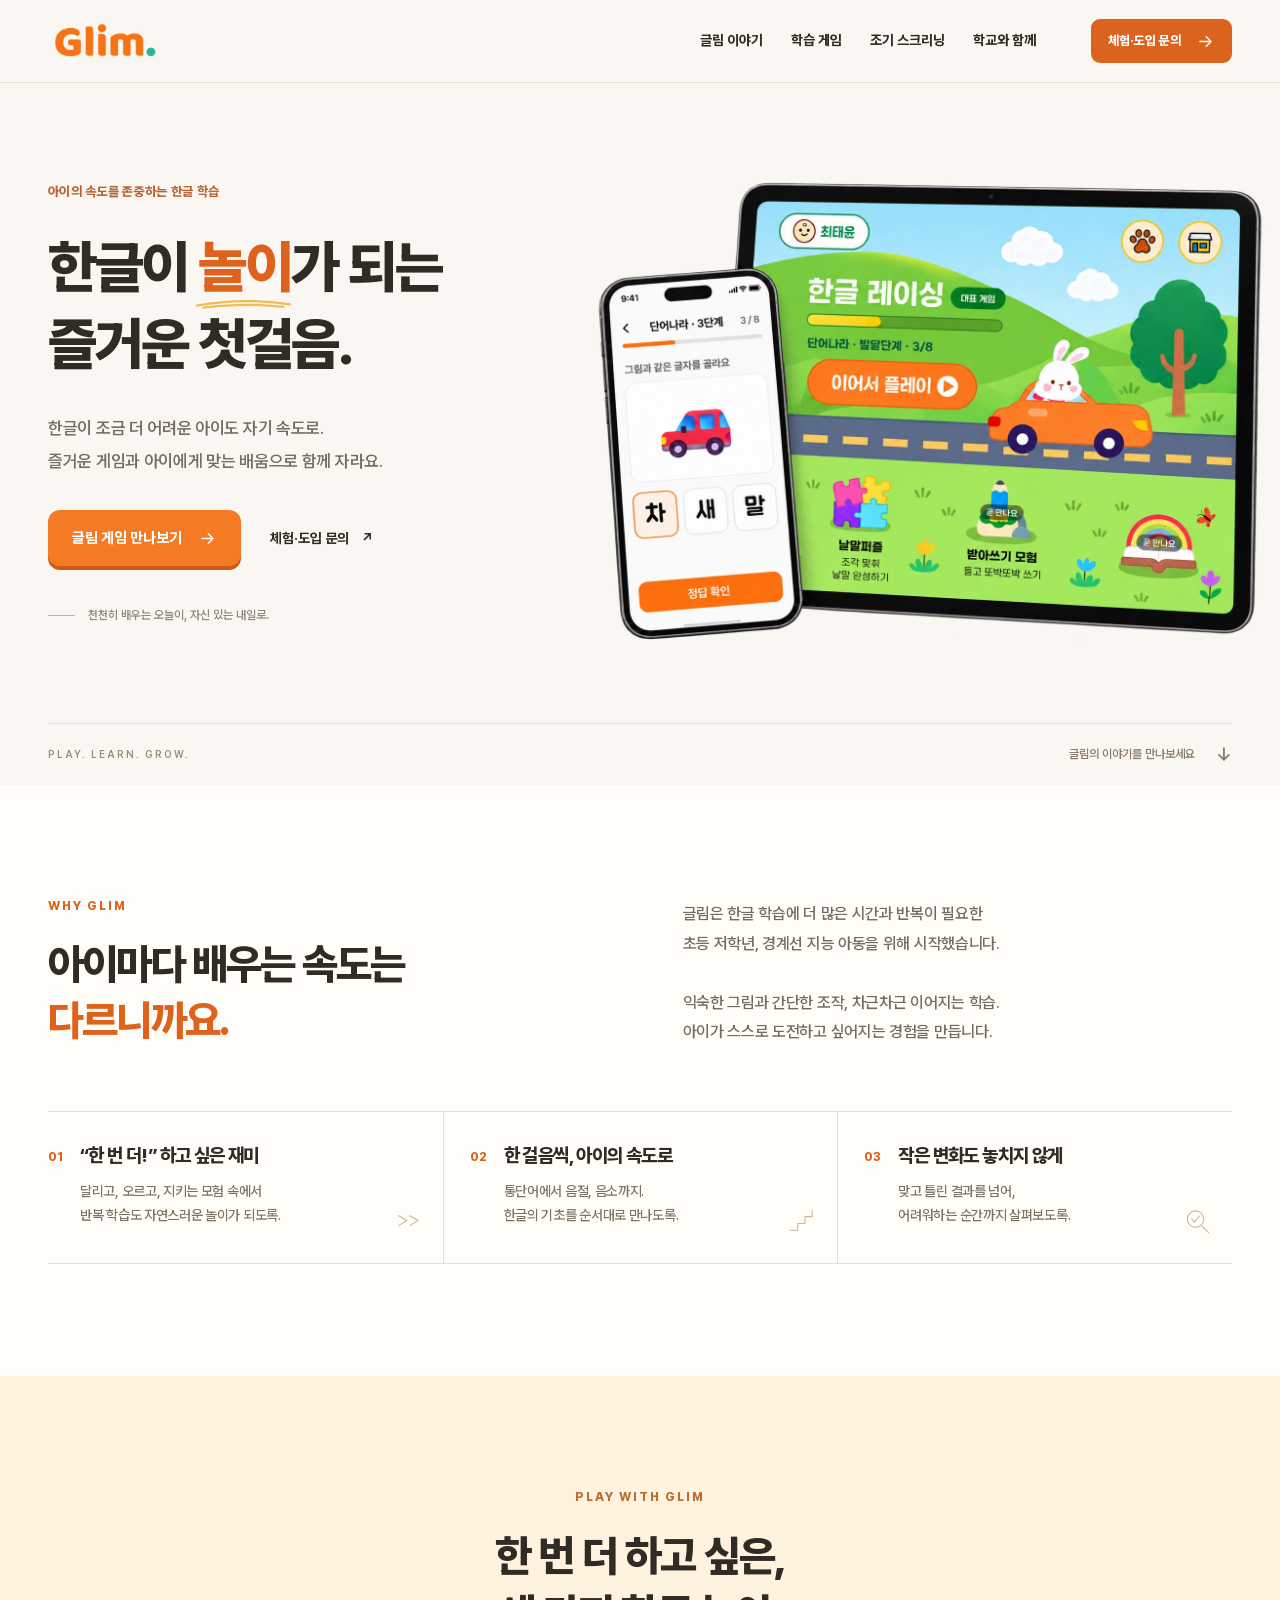
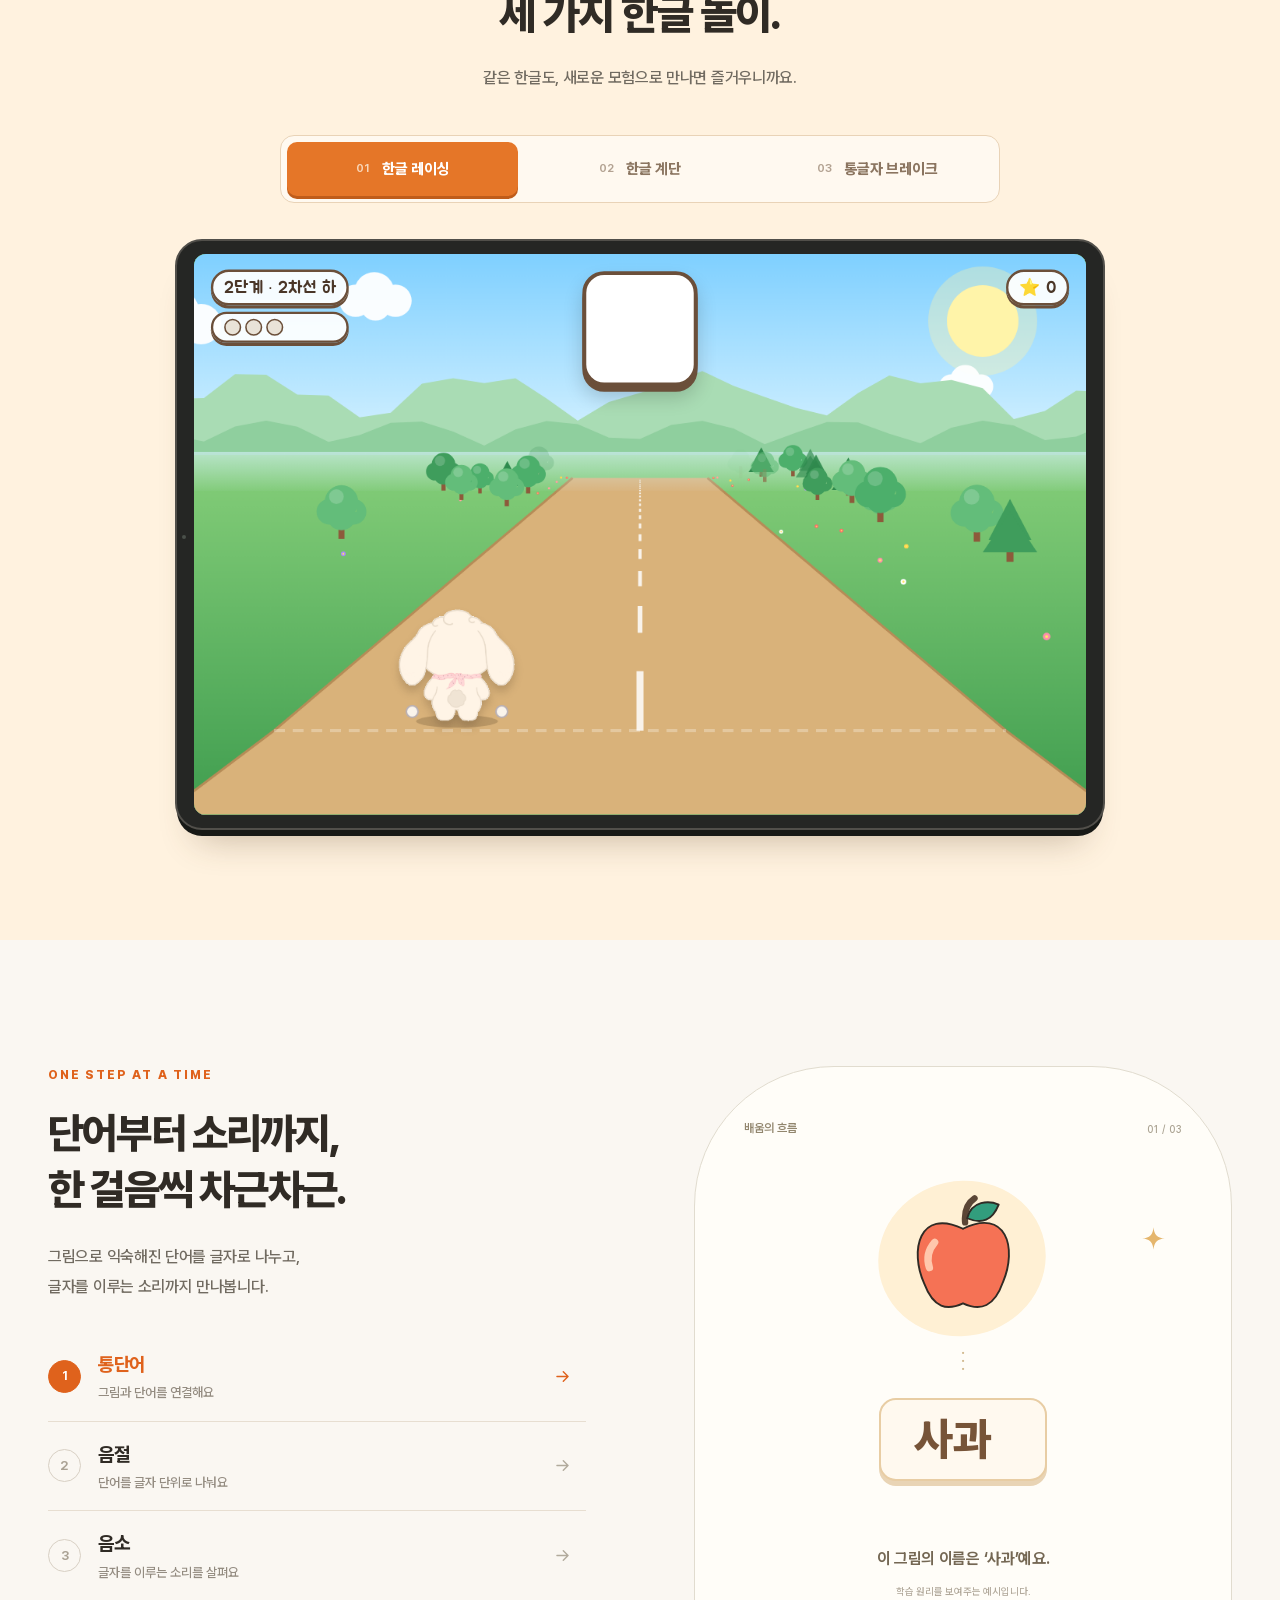
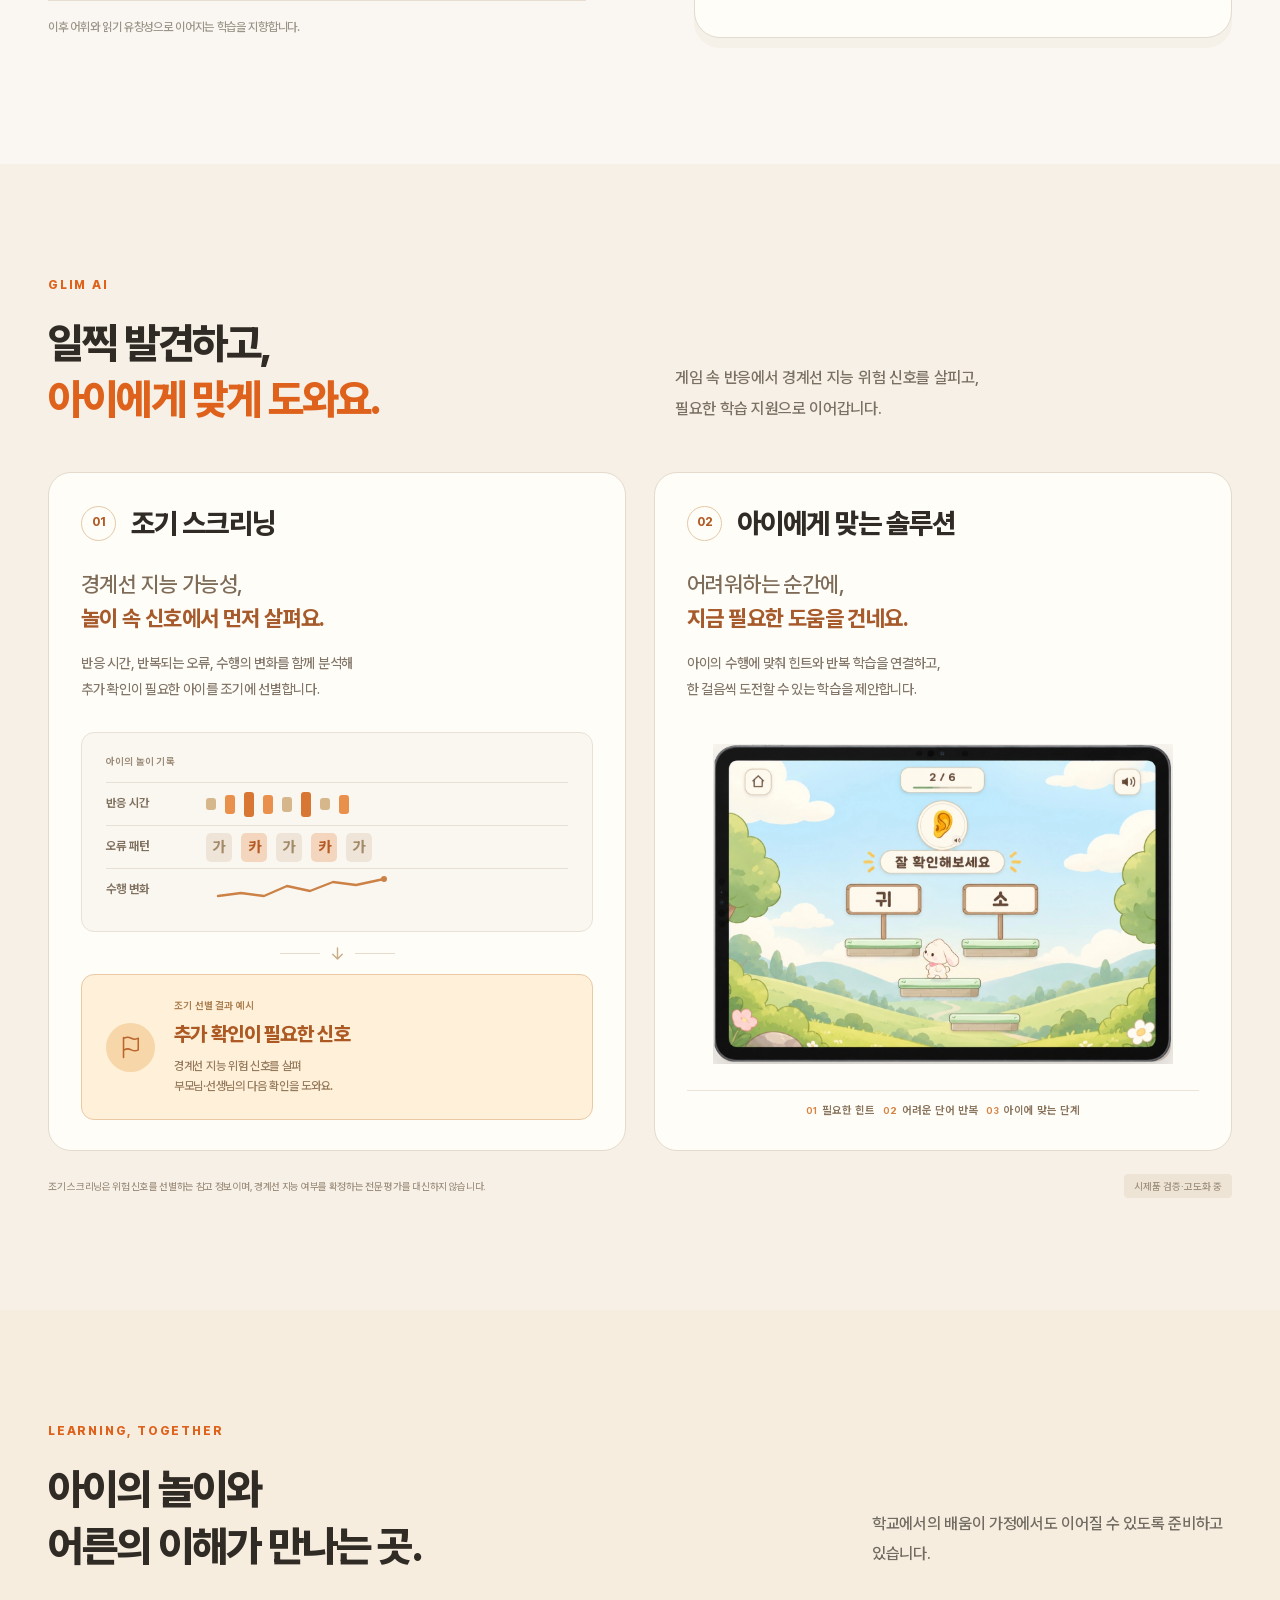
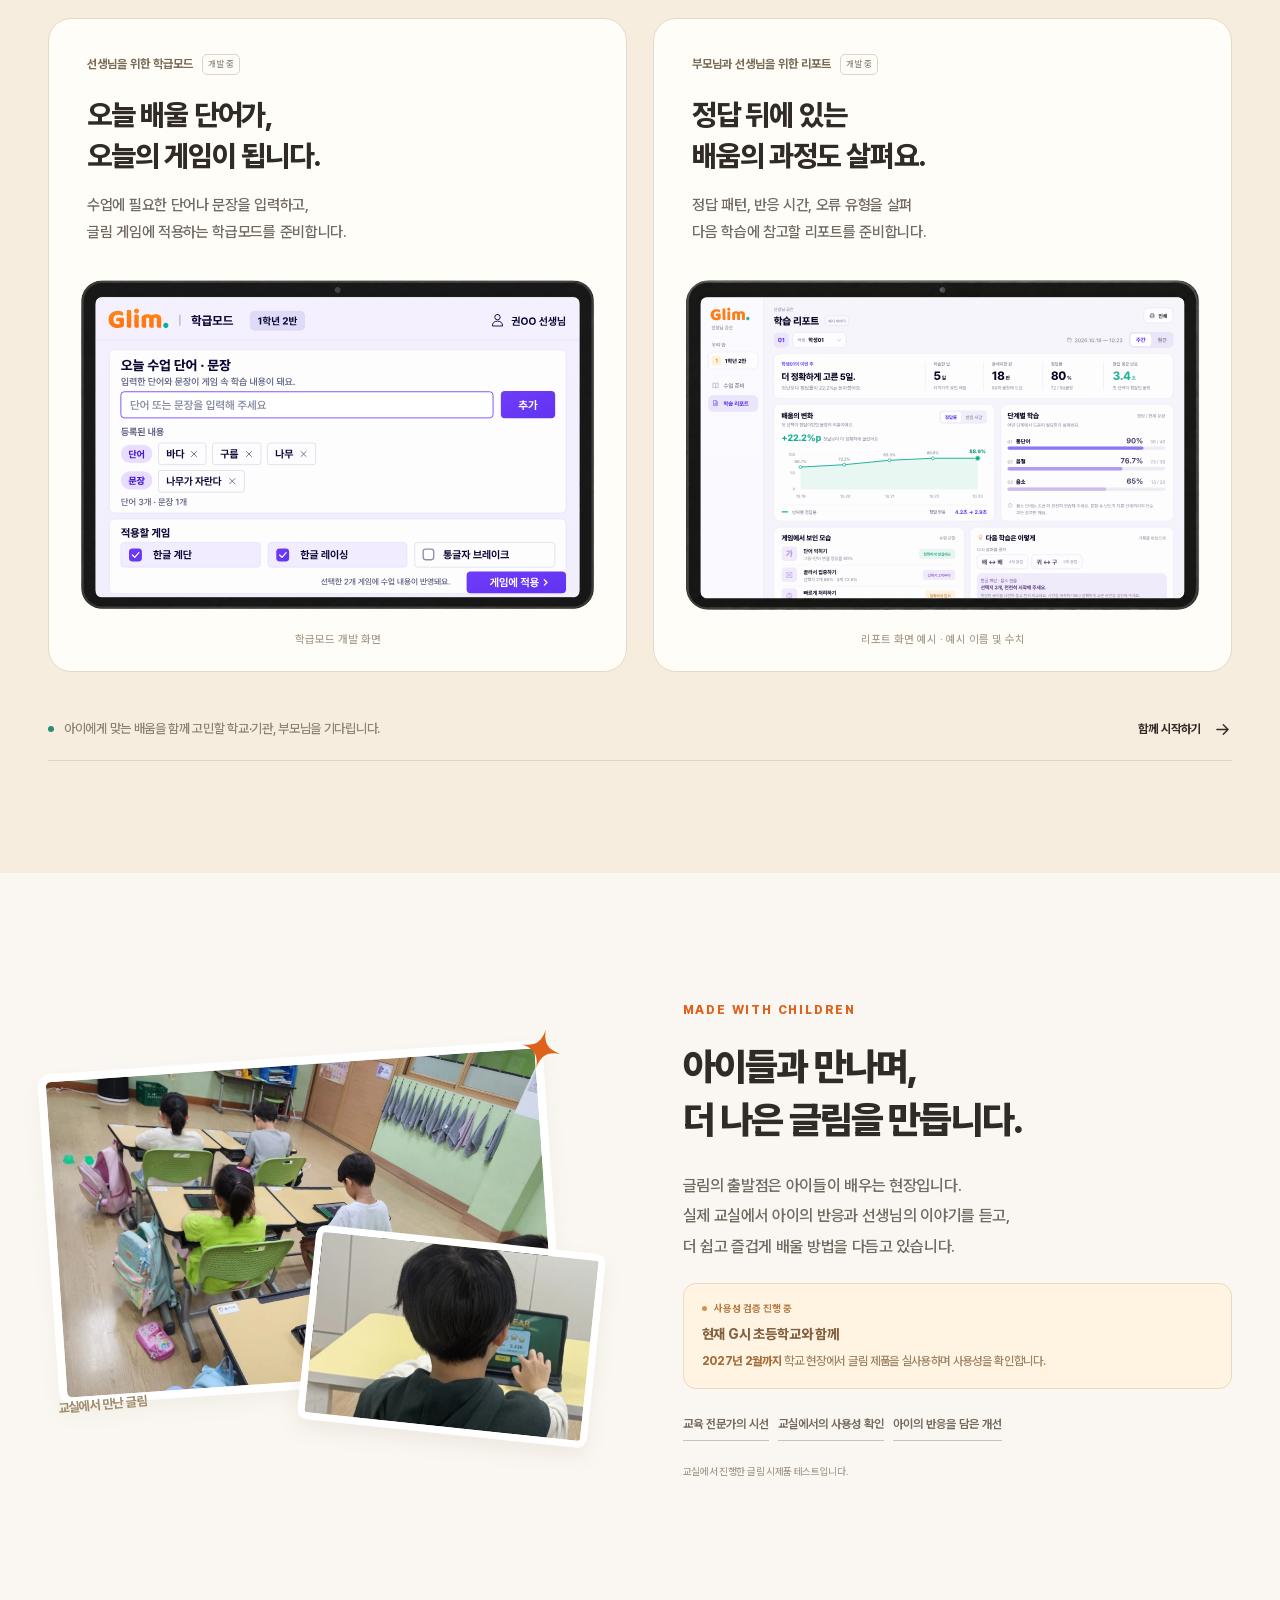
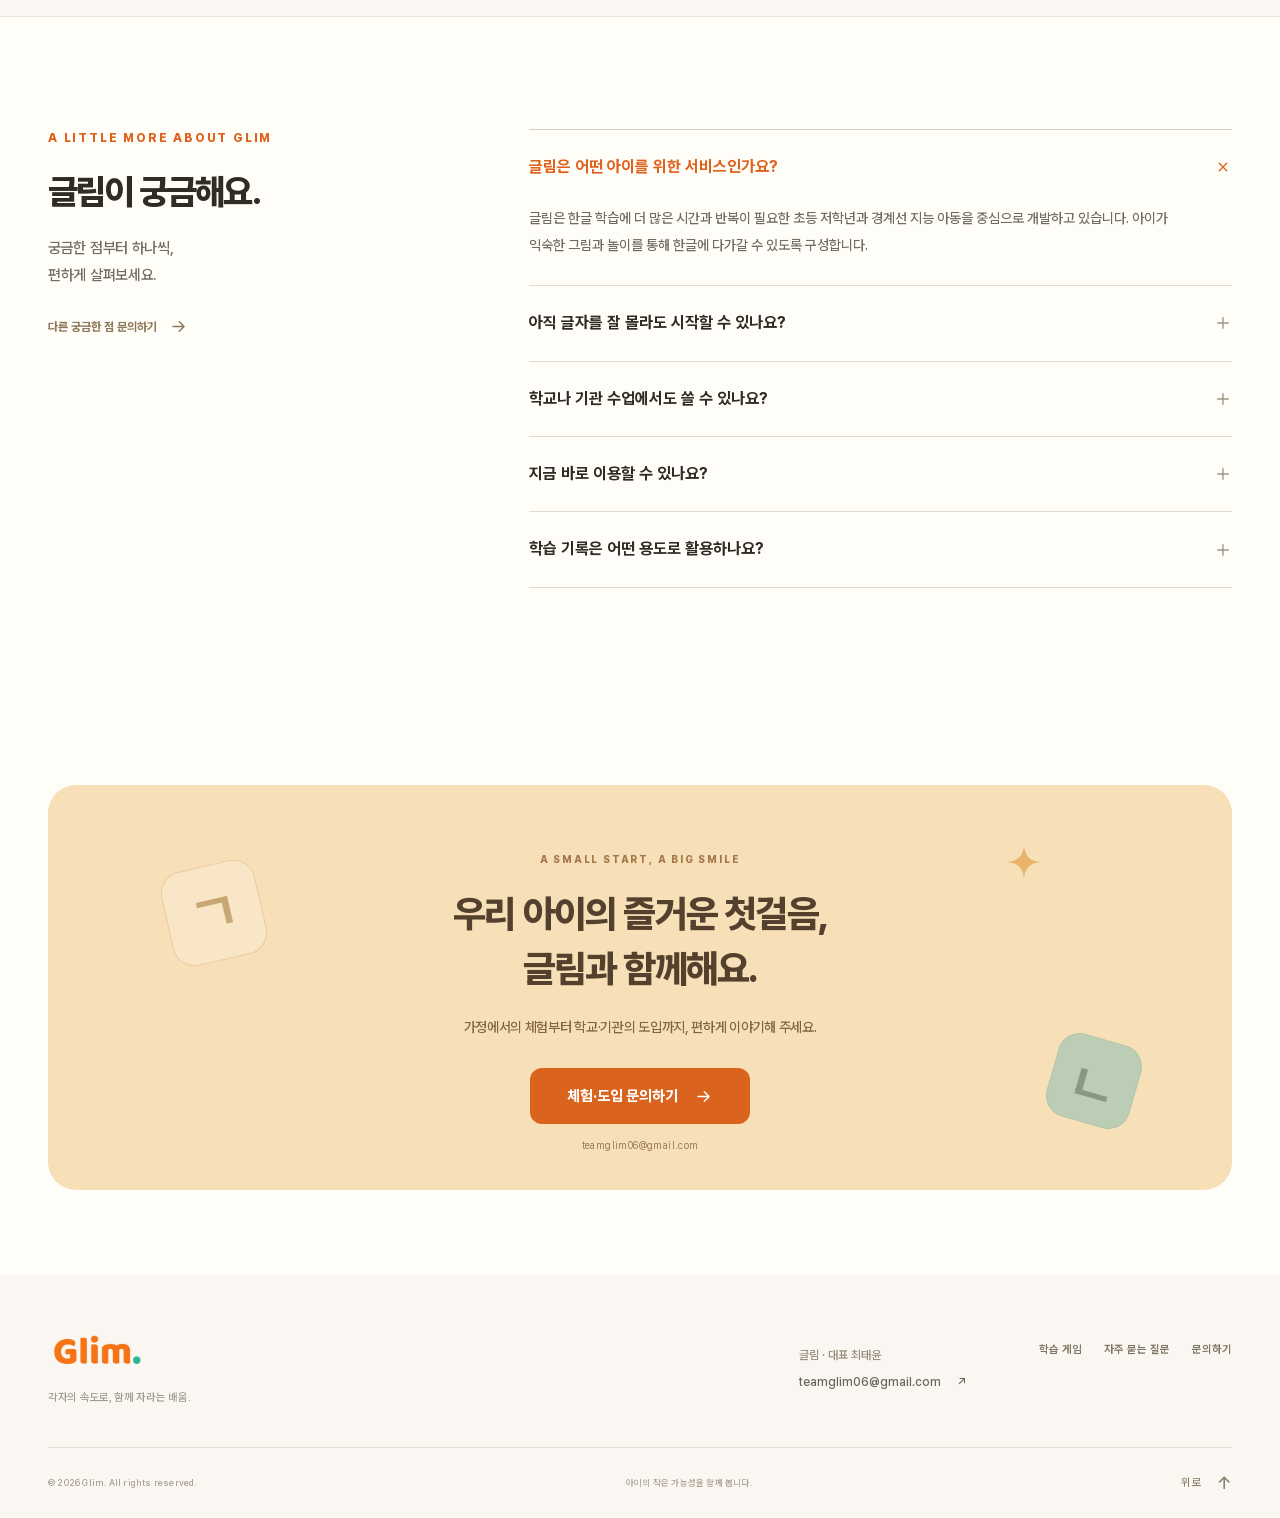
==== commit 7b0e2f77: "게임 미리보기 교체: 한글 레이싱(2단계 하, 관문 3개 반복) · 통글자 브레이크(법사토끼, 한 마리씩) - 한글 레이싱: 새 원근 시점 게임 파일 기반, 2단계(2차선 하) 처" ====
--- a/index.html
+++ b/index.html
@@ -161,143 +161,5 @@
   <footer class="site-footer"><div class="container footer-main"><div class="footer-brand"><a class="brand" href="#top" aria-label="글림, 처음으로"><img src="assets/glim-logo.webp" alt="Glim." width="302" height="116" loading="lazy"></a><p>각자의 속도로, 함께 자라는 배움.</p></div><div class="footer-contact"><span>글림 · 대표 최태윤</span><a href="mailto:teamglim06@gmail.com">teamglim06@gmail.com <span aria-hidden="true">↗</span></a></div><nav aria-label="하단 메뉴"><a href="#games">학습 게임</a><a href="#faq">자주 묻는 질문</a><button data-contact>문의하기</button></nav></div><div class="container footer-bottom"><span>© 2026 Glim. All rights reserved.</span><span>아이의 작은 가능성을 함께 봅니다.</span><a href="#top" aria-label="맨 위로">위로 <span aria-hidden="true">↑</span></a></div></footer>
 
   <dialog id="contact-dialog" aria-labelledby="contact-dialog-title"><div class="dialog-inner"><button class="dialog-close" aria-label="문의창 닫기" data-close><svg><use href="#icon-close"/></svg></button><span class="dialog-eyebrow">HELLO, GLIM</span><h2 id="contact-dialog-title">어떤 이야기를<br>나누고 싶으신가요?</h2><p class="dialog-description">내용을 적으면 메일 앱에서 문의를 이어갈 수 있어요.</p><form id="contact-form"><label for="contact-type">문의 유형</label><select id="contact-type" name="type"><option>학교·기관 도입 문의</option><option>가정 체험 문의</option><option>협업·제휴 문의</option><option>기타 문의</option></select><label for="contact-name">성함 또는 기관명 <span>선택</span></label><input id="contact-name" name="name" autocomplete="organization" placeholder="예: 글림초등학교 / 홍길동" maxlength="100"><label for="contact-message">문의 내용</label><textarea id="contact-message" name="message" required rows="4" maxlength="2000" placeholder="사용 목적이나 궁금한 점을 알려주세요."></textarea><p class="form-note">입력 내용은 이 홈페이지에 저장되지 않아요.<br>메일 앱이 열리면 내용을 확인한 뒤 직접 보내주세요.</p><button type="submit" class="button button-primary submit-contact">메일 앱에서 문의하기 <svg><use href="#icon-mail"/></svg></button><div class="direct-email"><a href="mailto:teamglim06@gmail.com">teamglim06@gmail.com</a><button type="button" id="copy-email">주소 복사</button></div><p class="contact-status" role="status" aria-live="polite"></p></form></div></dialog>
-<!-- ===== 통글자 브레이크 미리보기: 법사토끼 버전 (03 탭) ===== -->
-  <script>window.__GLIM_BREAK_MOCK_ASSETS__={"r0": {"w": 240, "h": 256, "src": "[data-uri]", "ax": 117.10455764075067, "ay": 249.47131367292226}, "r1": {"w": 240, "h": 227, "src": "[data-uri]", "ax": 129.9569230769231, "ay": 220.13538461538465}, "r2": {"w": 240, "h": 201, "src": "[data-uri]", "ax": 129.95036496350363, "ay": 197.79270072992702}, "r3": {"w": 240, "h": 215, "src": "[data-uri]", "ax": 126.56774193548387, "ay": 209.6258064516129}, "r4": {"w": 240, "h": 211, "src": "[data-uri]", "ax": 137.832, "ay": 207.06}, "r5": {"w": 240, "h": 214, "src": "[data-uri]", "ax": 126.39999999999999, "ay": 210.10149253731342}, "r6": {"w": 240, "h": 235, "src": "[data-uri]", "ax": 100.31360000000001, "ay": 231.46240000000003}, "bg": {"w": 1280, "h": 850, "src": "[data-uri]"}};</script>
-  <script>/* 글림 홈페이지 – 통글자 브레이크 미리보기 (법사토끼 버전)
-   실제 게임 화면(통글자 브레이크 · STAGE 1-3 달빛 하늘유적)을 바탕으로,
-   글자 괴물이 오른쪽 → 가운데 → 왼쪽 순서로 내려오면 법사토끼가 한 번씩 공격하는 장면을 캔버스로 재생합니다.
-   - 소리 없음, 자동 반복 · Escape: 멈춤 · 탭 재선택: 처음부터
-   window.GlimBreakMock = { mount(el), unmount(), play(), stop(), replay(), isMounted() } */
-(function(){
-  var A = window.__GLIM_BREAK_MOCK_ASSETS__; if(!A) return;
-  var IMG = {}, ready = false, pending = 0;
-  Object.keys(A).forEach(function(k){ pending++; var im = new Image(); im.onload = im.onerror = function(){ if(--pending===0) ready = true; }; im.src = A[k].src; IMG[k] = im; });
-
-  var BW = 1280, BH = 850;                       // 원본 게임 화면 좌표계
-  var GROUND = 712;                              // 캐릭터 발 위치
-  var LANES = [1044, 640, 236];                  // 오른쪽 → 가운데 → 왼쪽
-  var ORDER = [ {lane:0, word:'귀', btn:1}, {lane:1, word:'귀', btn:1}, {lane:2, word:'배', btn:0} ];
-  var BTN = [ [58,742,632,826], [648,742,1222,826] ];   // 배 / 귀 그림 버튼 영역
-  var FALL = 4.2, WALK = 0.9, CAST = 0.5, BOLT = 0.3, REST = 1.2;
-  var CYCLE = FALL + REST;                       // 한 마리당 5.4초
-  var TOTAL = ORDER.length * CYCLE + 0.6;
-
-  var host=null, canvas=null, ctx=null, raf=0, paused=false, elapsed=0, lastTs=0, dpr=1, W=0, H=0, ro=null;
-  var k=1, ox=0, oy=0;                           // 원본 → 캔버스 변환
-  function ease(x){ return x<0.5 ? 2*x*x : 1-Math.pow(-2*x+2,2)/2; }
-  function clamp(v,a,b){ return Math.max(a,Math.min(b,v)); }
-
-  function resize(){
-    if(!host||!canvas) return;
-    var r = host.getBoundingClientRect(); dpr = Math.min(2, window.devicePixelRatio||1);
-    W = Math.max(320, r.width); H = Math.max(200, r.height);
-    canvas.width = Math.round(W*dpr); canvas.height = Math.round(H*dpr); canvas.style.width=W+'px'; canvas.style.height=H+'px';
-    k = Math.max(W/BW, H/BH); ox = (W-BW*k)/2; oy = (H-BH*k)/2;     // cover
-  }
-  function rr(x,y,w,h,r,fill,stroke){ ctx.beginPath(); ctx.moveTo(x+r,y); ctx.arcTo(x+w,y,x+w,y+h,r); ctx.arcTo(x+w,y+h,x,y+h,r); ctx.arcTo(x,y+h,x,y,r); ctx.arcTo(x,y,x+w,y,r); ctx.closePath(); if(fill){ctx.fillStyle=fill;ctx.fill();} if(stroke){ctx.strokeStyle=stroke;ctx.lineWidth=2;ctx.stroke();} }
-  function star(x,y,r,color,rot){ ctx.save(); ctx.translate(x,y); ctx.rotate(rot||0); ctx.fillStyle=color; ctx.beginPath(); for(var i=0;i<10;i++){ var rad=i%2?r*0.45:r, a=i*Math.PI/5-Math.PI/2; ctx.lineTo(Math.cos(a)*rad, Math.sin(a)*rad);} ctx.closePath(); ctx.fill(); ctx.restore(); }
-
-  function hero(x, frame, flip){
-    var fr=A['r'+frame], im=IMG['r'+frame]; if(!im) return;
-    var s = 150/fr.h;                                              // 게임 속 크기(약 150px 높이)
-    ctx.save(); ctx.translate(x, GROUND); if(flip) ctx.scale(-1,1);
-    ctx.save(); ctx.scale(1,.32); ctx.fillStyle='rgba(20,12,40,.38)'; ctx.beginPath(); ctx.arc(0,0,fr.w*s*.3,0,Math.PI*2); ctx.fill(); ctx.restore();
-    ctx.drawImage(im, -fr.ax*s, -fr.ay*s, fr.w*s, fr.h*s); ctx.restore();
-  }
-  function monster(x, y, word, fade){
-    var cw=92, ch=50; ctx.save(); ctx.translate(x,y);
-    if(fade>0){ ctx.globalAlpha=1-fade; var sc=1+fade*.5; ctx.scale(sc,sc); }
-    ctx.save(); ctx.globalAlpha*=.3; ctx.fillStyle='#1a1436'; ctx.beginPath(); ctx.ellipse(0,ch*1.05,cw*.42,ch*.16,0,0,Math.PI*2); ctx.fill(); ctx.restore();
-    ctx.fillStyle='#2b2646'; ctx.beginPath(); ctx.moveTo(-cw*.4,-ch*.05); ctx.lineTo(0,-ch*1.05); ctx.lineTo(cw*.4,-ch*.05); ctx.closePath(); ctx.fill();
-    ctx.fillStyle='#ffe48a'; ctx.beginPath(); ctx.arc(0,-ch*.72,4,0,Math.PI*2); ctx.fill();
-    ctx.fillStyle='#fff'; ctx.beginPath(); ctx.arc(-11,-ch*.3,4.5,0,Math.PI*2); ctx.arc(11,-ch*.3,4.5,0,Math.PI*2); ctx.fill();
-    ctx.fillStyle='#1a1436'; ctx.beginPath(); ctx.arc(-10,-ch*.29,2.2,0,Math.PI*2); ctx.arc(12,-ch*.29,2.2,0,Math.PI*2); ctx.fill();
-    rr(-cw/2,-ch*.05,cw,ch,11,'#fff6dc','#cbb98f');
-    ctx.fillStyle='#2b2646'; ctx.font='700 30px "Pretendard Variable",Pretendard,"Noto Sans KR",sans-serif'; ctx.textAlign='center'; ctx.textBaseline='middle'; ctx.fillText(word,0,ch*.47);
-    ctx.restore();
-  }
-  function hud(combo, idx){
-    // 바탕 화면에 찍힌 숫자를 덮고 다시 씀
-    rr(102,36,100,30,6,'#182344',null); ctx.fillStyle='#fff'; ctx.font='800 24px Pretendard,"Noto Sans KR",sans-serif'; ctx.textAlign='left'; ctx.textBaseline='middle'; ctx.fillText(idx+'/10',112,46);
-    rr(1046,14,76,30,6,'#1a2142',null); ctx.fillStyle='#ffd36b'; ctx.font='800 17px Pretendard,"Noto Sans KR",sans-serif'; ctx.textAlign='right'; ctx.fillText('COMBO '+combo,1116,30);
-    // 진행 막대
-    var p=idx/10; rr(232,52,884,8,4,'rgba(10,14,30,.9)',null); if(p>0) rr(232,52,884*p,8,4,'#58d0ff',null);
-  }
-  function pressBtn(i, t){ var b=BTN[i]; ctx.save(); ctx.globalAlpha=.55*(1-t); rr(b[0],b[1],b[2]-b[0],b[3]-b[1],14,'#ffd166',null); ctx.restore(); }
-
-  var particles=[]; function burst(x,y){ for(var i=0;i<18;i++){ var a=Math.random()*Math.PI*2, sp=70+Math.random()*180; particles.push({x:x,y:y,vx:Math.cos(a)*sp,vy:Math.sin(a)*sp-50,life:.6+Math.random()*.35,age:0,c:['#ffd166','#c8b6ff','#fff6dc','#ff9fb5'][i%4]}); } }
-  function drawParticles(dt){ for(var i=particles.length-1;i>=0;i--){ var p=particles[i]; p.age+=dt; if(p.age>p.life){particles.splice(i,1);continue;} p.x+=p.vx*dt; p.y+=p.vy*dt; p.vy+=140*dt; ctx.globalAlpha=1-p.age/p.life; star(p.x,p.y,5+4*(1-p.age/p.life),p.c,p.age*6);} ctx.globalAlpha=1; }
-
-  var fired={};
-  function frame(T, dt){
-    ctx.setTransform(dpr,0,0,dpr,0,0); ctx.fillStyle='#1b2440'; ctx.fillRect(0,0,W,H);
-    ctx.setTransform(dpr*k,0,0,dpr*k,ox*dpr,oy*dpr);
-    ctx.drawImage(IMG.bg,0,0,BW,BH);
-    var combo=0, resolved=0, hx=640, hFrame=0, flip=false, floatText=null, btnPress=null;
-    for(var i=0;i<ORDER.length;i++){
-      var o=ORDER[i], lt=T-i*CYCLE, lx=LANES[o.lane], prevX=(i===0?640:LANES[ORDER[i-1].lane]);
-      if(lt<0) continue;
-      if(lt>=FALL){ combo=i+1; resolved=i+1; hx=lx; hFrame=(lt<FALL+.5)?5:0; continue; }
-      var y = 95 + clamp(lt/FALL,0,1)*470;                      // 위에서 위험선 근처까지
-      var walkStart=.5, walkEnd=walkStart+WALK;
-      if(lt<walkStart){ hx=prevX; hFrame=0; }
-      else if(lt<walkEnd){ var kk=ease((lt-walkStart)/WALK); hx=prevX+(lx-prevX)*kk; hFrame=(Math.floor(lt*8)%2)?2:3; flip=lx<prevX; }
-      else { hx=lx; hFrame=0; }
-      var castAt=FALL*.6, fade=0;
-      if(lt>=castAt){ hFrame=(lt<castAt+CAST*.5)?1:4; btnPress={i:o.btn,t:clamp((lt-castAt)/.9,0,1)}; }
-      if(lt>=castAt+CAST){
-        var bt=(lt-castAt-CAST)/BOLT;
-        if(bt<1){ var sy=GROUND-120, by=sy+(y+24-sy)*bt; star(lx,by,13,'#ffe066',bt*12); ctx.globalAlpha=.55; star(lx,by+22,9,'#c8b6ff',bt*9); ctx.globalAlpha=1; }
-        else { if(!fired[i]){fired[i]=true; fired['y'+i]=y; burst(lx,y+12);} y=fired['y'+i]; fade=clamp((bt-1)*BOLT/.35,0,1); floatText={x:lx,y:y-45,t:(bt-1)*BOLT,s:'GOOD! '+(i+1)+' COMBO'}; }
-      }
-      if(fade<1) monster(lx,y,o.word,fade);
-    }
-    drawParticles(dt);
-    hero(hx,hFrame,flip);
-    if(floatText&&floatText.t<.9){ ctx.save(); ctx.globalAlpha=1-floatText.t/.9; ctx.font='800 30px Pretendard,"Noto Sans KR",sans-serif'; ctx.textAlign='center'; ctx.textBaseline='middle'; ctx.lineWidth=5; ctx.strokeStyle='rgba(20,16,48,.85)'; ctx.fillStyle='#ffd166'; var ty=floatText.y-floatText.t*36; ctx.strokeText(floatText.s,floatText.x,ty); ctx.fillText(floatText.s,floatText.x,ty); ctx.restore(); }
-    hud(combo,resolved); if(btnPress) pressBtn(btnPress.i,btnPress.t);
-  }
-  function loop(ts){
-    if(!canvas) return;
-    if(!ready){ raf=requestAnimationFrame(loop); return; }
-    var dt=lastTs?Math.min(.05,(ts-lastTs)/1000):0; lastTs=ts;
-    if(!paused){ elapsed+=dt; if(elapsed>TOTAL){ elapsed=0; fired={}; particles=[]; } }
-    frame(elapsed, paused?0:dt); raf=requestAnimationFrame(loop);
-  }
-  var API={
-    mount:function(el){ API.unmount(); host=el; canvas=document.createElement('canvas'); canvas.className='glim-break-mock'; canvas.setAttribute('role','img'); canvas.setAttribute('aria-label','통글자 브레이크 미리보기: 법사토끼가 오른쪽, 가운데, 왼쪽에서 내려오는 글자 괴물을 차례로 공격해요'); canvas.style.cssText='position:absolute;inset:0;width:100%;height:100%;display:block;border-radius:inherit;'; el.appendChild(canvas); ctx=canvas.getContext('2d'); resize(); if(window.ResizeObserver){ro=new ResizeObserver(resize);ro.observe(el);} elapsed=0; lastTs=0; paused=false; fired={}; particles=[]; raf=requestAnimationFrame(loop); return canvas; },
-    unmount:function(){ if(raf)cancelAnimationFrame(raf); raf=0; if(ro){ro.disconnect();ro=null;} if(canvas&&canvas.parentNode)canvas.parentNode.removeChild(canvas); canvas=null; ctx=null; host=null; },
-    play:function(){paused=false;}, stop:function(){paused=true;}, replay:function(){elapsed=0;fired={};particles=[];paused=false;}, isMounted:function(){return !!canvas;}
-  };
-  window.GlimBreakMock=API;
-})();
-</script>
-  <script>
-  /* 03 통글자 브레이크 탭이 선택되면 game-preview.js의 기존 미리보기 대신 법사토끼 모션을 보여준다.
-     - 소리 없이 자동 재생, Escape로 멈춤, 탭 재선택 시 처음부터 (기존 안내문과 동일한 동작) */
-  (function(){
-    function init(){
-      var panel=document.getElementById('game-panel'), viewport=document.getElementById('preview-viewport'), slot=document.getElementById('preview-frame-slot'), loading=document.getElementById('preview-loading');
-      if(!panel||!viewport||!window.GlimBreakMock) return;
-      if(getComputedStyle(viewport).position==='static') viewport.style.position='relative';
-      var layer=null;
-      function isBreak(){ var t=panel.getAttribute('data-theme'); if(t) return t==='break'; var tab=document.querySelector('.game-tab.active'); return !!tab&&tab.getAttribute('data-game')==='break'; }
-      function show(){
-        if(!layer){ layer=document.createElement('div'); layer.className='break-mock-layer'; layer.style.cssText='position:absolute;inset:0;z-index:5;border-radius:inherit;overflow:hidden;background:#1b2440;'; viewport.appendChild(layer); }
-        if(!window.GlimBreakMock.isMounted()) window.GlimBreakMock.mount(layer); else window.GlimBreakMock.replay();
-        if(slot) slot.style.visibility='hidden'; if(loading) loading.style.display='none';
-      }
-      function hide(){ if(window.GlimBreakMock.isMounted()) window.GlimBreakMock.unmount(); if(layer&&layer.parentNode) layer.parentNode.removeChild(layer); layer=null; if(slot) slot.style.visibility=''; if(loading) loading.style.display=''; }
-      function sync(){ if(wanted? wanted==='break' : isBreak()) show(); else hide(); }
-      var wanted=null;
-      document.querySelectorAll('.game-tab').forEach(function(tab){ tab.addEventListener('click',function(){ wanted=tab.getAttribute('data-game'); if(wanted==='break') show(); else hide(); setTimeout(function(){ if(wanted==='break') show(); },150); }); });
-      new MutationObserver(function(){ sync(); }).observe(panel,{attributes:true,attributeFilter:['data-theme','aria-labelledby']});
-      panel.addEventListener('keydown',function(e){ if(e.key==='Escape'&&window.GlimBreakMock.isMounted()) window.GlimBreakMock.stop(); });
-      document.addEventListener('visibilitychange',function(){ if(!window.GlimBreakMock.isMounted()) return; if(document.hidden) window.GlimBreakMock.stop(); else window.GlimBreakMock.play(); });
-      sync();
-    }
-    if(document.readyState==='loading') document.addEventListener('DOMContentLoaded',function(){ setTimeout(init,0); }); else setTimeout(init,0);
-  })();
-  </script>
 </body>
 </html>
